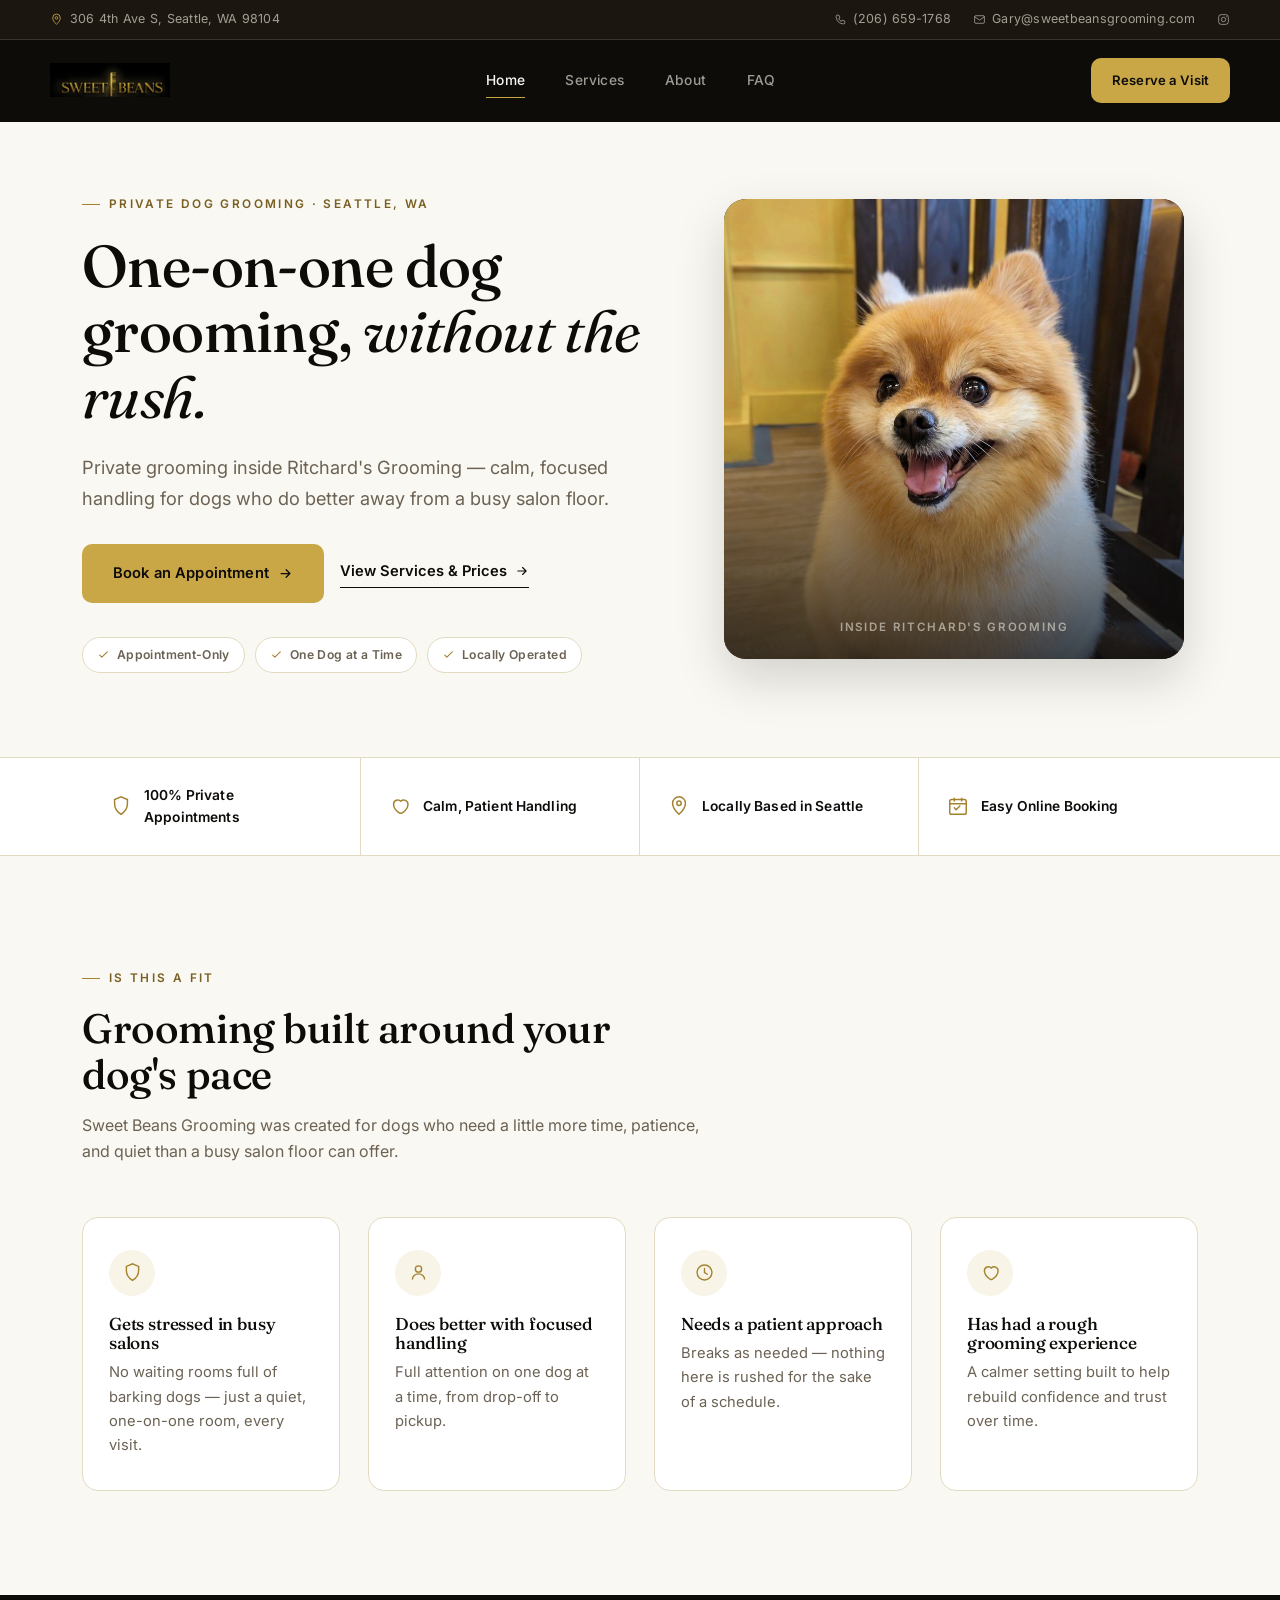
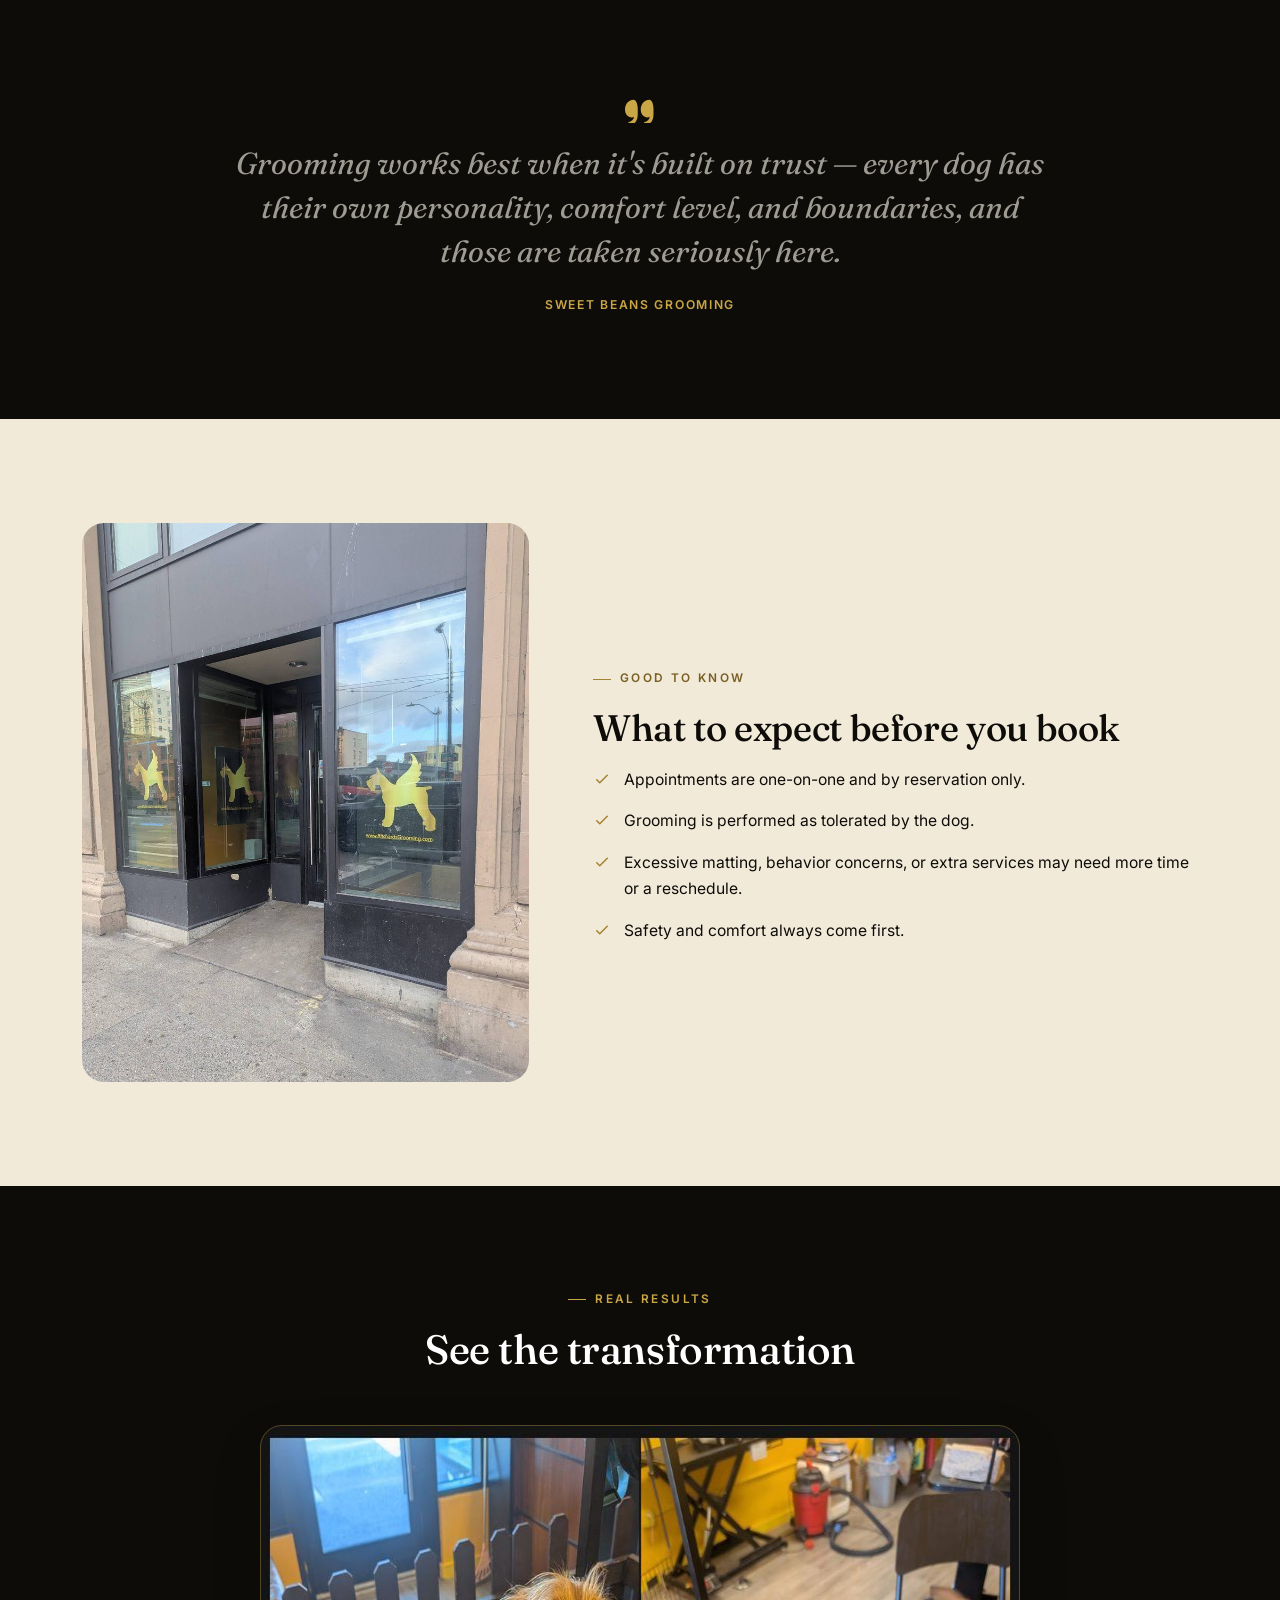
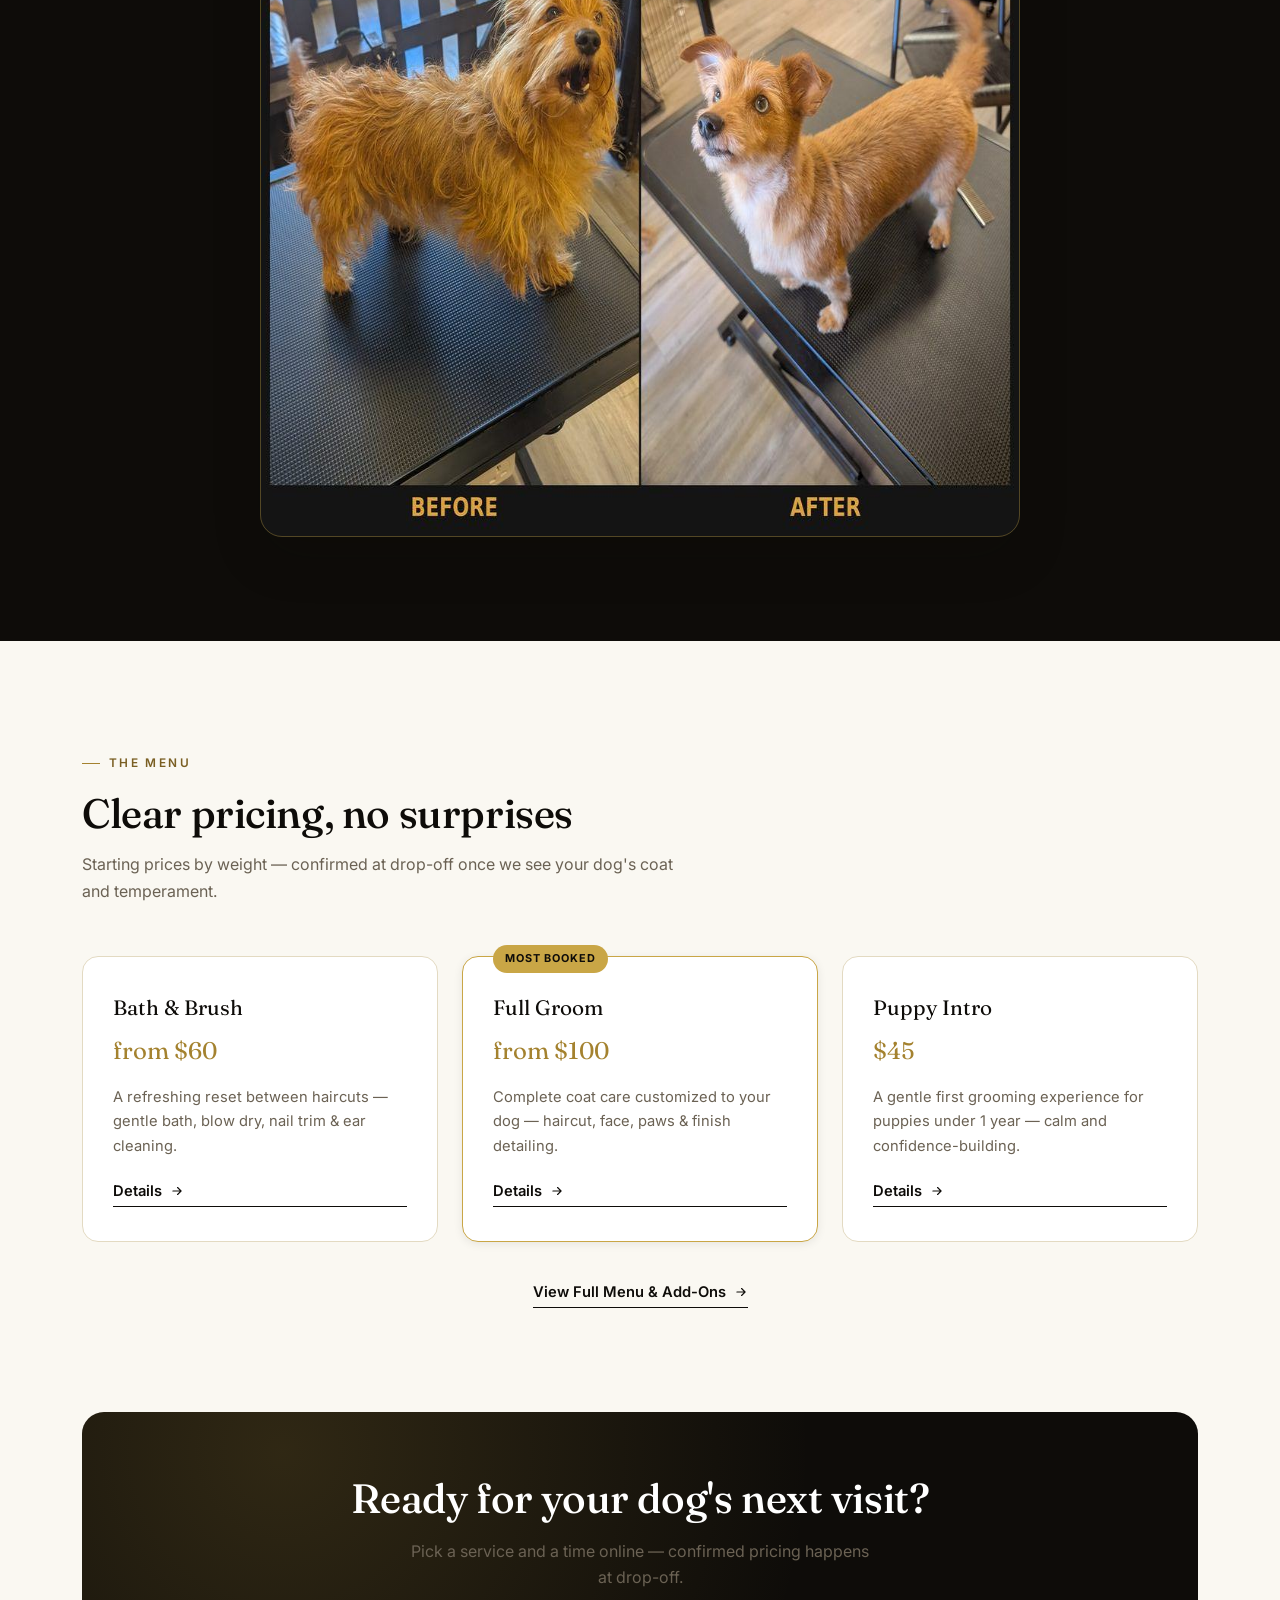
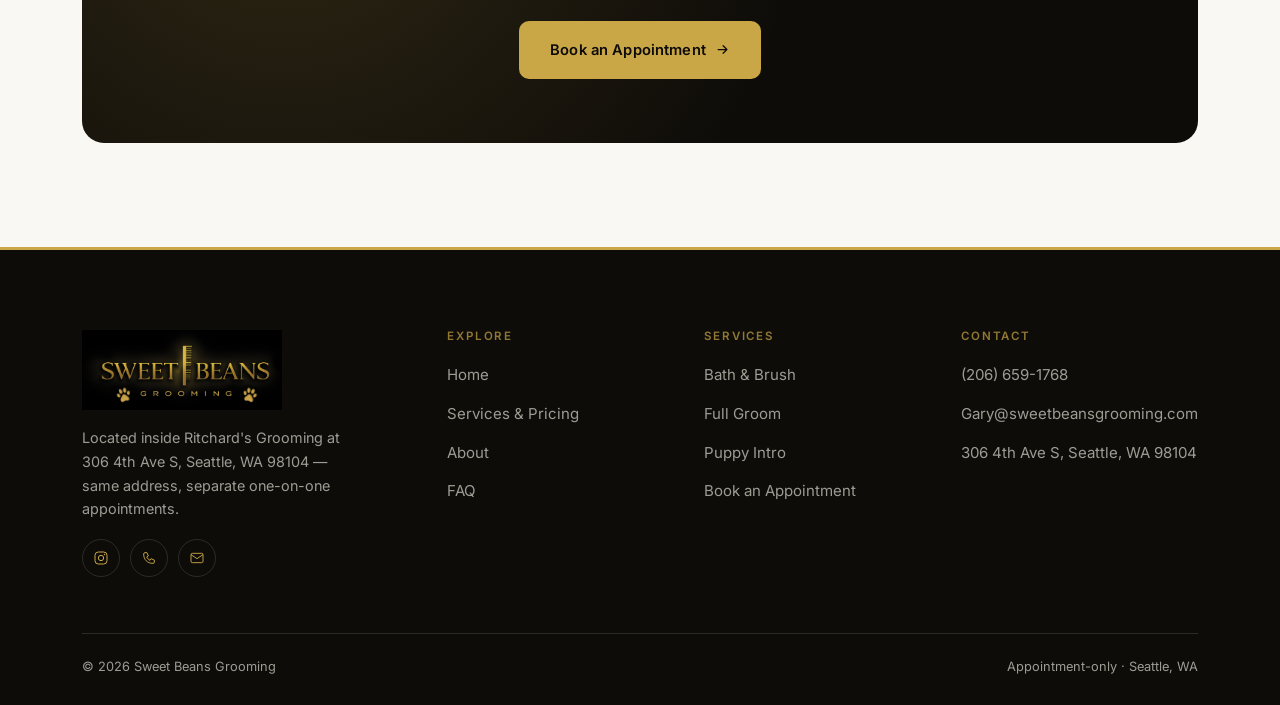
==== index.html @ 1244c5e9 "Publish static Sweet Beans website" ====
<!DOCTYPE html>
<html lang="en">
<head>
<meta charset="UTF-8">
<meta name="viewport" content="width=device-width, initial-scale=1">
<title>Sweet Beans Grooming | Private Dog Grooming in Seattle</title>
<meta name="description" content="One-on-one, appointment-only dog grooming in Seattle. Calm, unrushed care for dogs who do better outside a busy salon. Book online.">
<meta name="theme-color" content="#0E0C09">
<meta property="og:type" content="website">
<meta property="og:title" content="Sweet Beans Grooming | Private Dog Grooming in Seattle">
<meta property="og:description" content="One-on-one, appointment-only dog grooming in Seattle. Calm, unrushed care for dogs who do better outside a busy salon.">
<meta property="og:image" content="logo_full_black.jpg">
<meta property="og:url" content="https://www.sweetbeansgrooming.com">
<meta name="twitter:card" content="summary_large_image">
<link rel="icon" href="data:image/svg+xml,<svg xmlns=%22http://www.w3.org/2000/svg%22 viewBox=%220 0 24 24%22><rect width=%2224%22 height=%2224%22 rx=%226%22 fill=%22%230E0C09%22/><circle cx=%2212%22 cy=%2212%22 r=%227%22 fill=%22%23C9A646%22/></svg>">
<link rel="preconnect" href="https://fonts.googleapis.com">
<link rel="preconnect" href="https://fonts.gstatic.com" crossorigin>
<link href="https://fonts.googleapis.com/css2?family=Fraunces:ital,opsz,wght@0,9..144,400..600;1,9..144,400..600&family=Inter:wght@400;500;600;700&display=swap" rel="stylesheet">
<link rel="stylesheet" href="styles.css">
<script type="application/ld+json">
{
  "@context": "https://schema.org",
  "@type": "PetGroomer",
  "name": "Sweet Beans Grooming",
  "telephone": "+1-206-659-1768",
  "email": "Gary@sweetbeansgrooming.com",
  "url": "https://www.sweetbeansgrooming.com",
  "address": { "@type": "PostalAddress", "streetAddress": "306 4th Ave S", "addressLocality": "Seattle", "addressRegion": "WA", "postalCode": "98104", "addressCountry": "US" },
  "areaServed": { "@type": "City", "name": "Seattle" },
  "sameAs": ["https://www.instagram.com/sweetbeansgrooming/"],
  "priceRange": "$20-$140"
}
</script>
</head>
<body>

<a href="#main" class="skip-link">Skip to content</a>

<div class="topbar">
  <div class="container topbar-inner">
    <a href="https://maps.app.goo.gl/dLad91N9a52otWgG6" class="topbar-loc" aria-label="306 4th Ave S, Seattle, WA 98104">
      <svg width="13" height="13" viewBox="0 0 24 24" fill="none"><path d="M12 21s7-6.2 7-12a7 7 0 10-14 0c0 5.8 7 12 7 12z" stroke="currentColor" stroke-width="1.6"/><circle cx="12" cy="9" r="2.4" stroke="currentColor" stroke-width="1.6"/></svg>
      <span class="full">306 4th Ave S, Seattle, WA 98104</span>
    </a>
    <div class="topbar-contact">
      <a href="tel:+12066591768"><svg width="13" height="13" viewBox="0 0 24 24" fill="none"><path d="M6 4h3l2 5-2.5 1.5a11 11 0 005 5L15 13l5 2v3a2 2 0 01-2 2C9.5 20 4 14.5 4 6a2 2 0 012-2z" stroke="currentColor" stroke-width="1.5"/></svg>(206) 659-1768</a>
      <a href="mailto:Gary@sweetbeansgrooming.com" class="topbar-mail"><svg width="13" height="13" viewBox="0 0 24 24" fill="none"><rect x="3" y="5" width="18" height="14" rx="2" stroke="currentColor" stroke-width="1.5"/><path d="M3 7l9 6 9-6" stroke="currentColor" stroke-width="1.5"/></svg>Gary@sweetbeansgrooming.com</a>
      <a href="https://www.instagram.com/sweetbeansgrooming/" aria-label="Instagram"><svg width="13" height="13" viewBox="0 0 24 24" fill="none"><rect x="3" y="3" width="18" height="18" rx="5" stroke="currentColor" stroke-width="1.5"/><circle cx="12" cy="12" r="4" stroke="currentColor" stroke-width="1.5"/><circle cx="17.2" cy="6.8" r="1" fill="currentColor"/></svg></a>
    </div>
  </div>
</div>

<div class="nav-wrap" id="navWrap">
  <div class="container nav">
    <a href="index.html" class="brand">
      <img src="logo_wordmark.png" alt="Sweet Beans Grooming" class="nav-logo" width="239" height="68">
    </a>
    <nav class="nav-links">
      <a href="index.html" class="active">Home</a>
      <a href="services.html">Services</a>
      <a href="about.html">About</a>
      <a href="faq.html">FAQ</a>
    </nav>
    <div class="nav-cta">
      <a href="https://cal.com/sweet-beans-booking/" class="btn btn-primary btn-sm">Reserve a Visit</a>
      <button class="nav-toggle" aria-label="Open menu" onclick="document.getElementById('mobilePanel').classList.add('open')">
        <svg width="24" height="24" viewBox="0 0 24 24" fill="none"><path d="M3 6h18M3 12h18M3 18h18" stroke="#F7F3E9" stroke-width="1.6" stroke-linecap="round"/></svg>
      </button>
    </div>
  </div>
</div>

<div class="mobile-panel" id="mobilePanel">
  <div class="mobile-panel-head">
    <img src="logo_wordmark.png" alt="Sweet Beans Grooming" class="nav-logo" width="239" height="68">
    <button class="nav-toggle" style="display:block" aria-label="Close menu" onclick="document.getElementById('mobilePanel').classList.remove('open')">
      <svg width="24" height="24" viewBox="0 0 24 24" fill="none"><path d="M5 5l14 14M19 5L5 19" stroke="#F7F3E9" stroke-width="1.6" stroke-linecap="round"/></svg>
    </button>
  </div>
  <nav class="mobile-links">
    <a href="index.html">Home</a>
    <a href="services.html">Services</a>
    <a href="about.html">About</a>
    <a href="faq.html">FAQ</a>
  </nav>
  <div class="mobile-divider"></div>
  <div class="mobile-contact">
    <a href="tel:+12066591768"><svg viewBox="0 0 24 24" fill="none"><path d="M6 4h3l2 5-2.5 1.5a11 11 0 005 5L15 13l5 2v3a2 2 0 01-2 2C9.5 20 4 14.5 4 6a2 2 0 012-2z" stroke="currentColor" stroke-width="1.5"/></svg>(206) 659-1768</a>
    <a href="mailto:Gary@sweetbeansgrooming.com"><svg viewBox="0 0 24 24" fill="none"><rect x="3" y="5" width="18" height="14" rx="2" stroke="currentColor" stroke-width="1.5"/><path d="M3 7l9 6 9-6" stroke="currentColor" stroke-width="1.5"/></svg>Gary@sweetbeansgrooming.com</a>
    <a href="https://maps.app.goo.gl/dLad91N9a52otWgG6"><svg viewBox="0 0 24 24" fill="none"><path d="M12 21s7-6.2 7-12a7 7 0 10-14 0c0 5.8 7 12 7 12z" stroke="currentColor" stroke-width="1.5"/><circle cx="12" cy="9" r="2.4" stroke="currentColor" stroke-width="1.5"/></svg>306 4th Ave S, Seattle, WA 98104</a>
  </div>
</div>

<main id="main">

<!-- HERO -->
<section class="hero">
  <div class="container hero-grid">
    <div class="hero-copy fade-up in">
      <div class="eyebrow">Private Dog Grooming &middot; Seattle, WA</div>
      <h1>One-on-one dog grooming, <em>without the rush.</em></h1>
      <p class="lede">Private grooming inside Ritchard's Grooming — calm, focused handling for dogs who do better away from a busy salon floor.</p>
      <div class="hero-actions">
        <a href="https://cal.com/sweet-beans-booking/" class="btn btn-primary">Book an Appointment <svg width="15" height="15" viewBox="0 0 24 24" fill="none"><path d="M5 12h14M13 6l6 6-6 6" stroke="currentColor" stroke-width="2" stroke-linecap="round" stroke-linejoin="round"/></svg></a>
        <a href="services.html" class="link-cta">View Services &amp; Prices <svg viewBox="0 0 24 24" fill="none"><path d="M5 12h14M13 6l6 6-6 6" stroke="currentColor" stroke-width="2" stroke-linecap="round" stroke-linejoin="round"/></svg></a>
      </div>
      <div class="hero-badges">
        <span class="hero-badge"><svg viewBox="0 0 24 24" fill="none"><path d="M5 13l4 4L19 7" stroke="currentColor" stroke-width="2" stroke-linecap="round" stroke-linejoin="round"/></svg>Appointment-Only</span>
        <span class="hero-badge"><svg viewBox="0 0 24 24" fill="none"><path d="M5 13l4 4L19 7" stroke="currentColor" stroke-width="2" stroke-linecap="round" stroke-linejoin="round"/></svg>One Dog at a Time</span>
        <span class="hero-badge"><svg viewBox="0 0 24 24" fill="none"><path d="M5 13l4 4L19 7" stroke="currentColor" stroke-width="2" stroke-linecap="round" stroke-linejoin="round"/></svg>Locally Operated</span>
      </div>
    </div>
    <div class="hero-visual fade-up in">
      <div class="hero-panel photo-fill">
        <img src="images/hero-pomeranian.jpg" alt="A happy, freshly-groomed Pomeranian at Sweet Beans Grooming" class="hero-photo" style="object-position: 50% 20%;" width="900" height="1195">
        <span class="panel-caption">Inside Ritchard's Grooming</span>
      </div>
    </div>
  </div>
</section>

<!-- TRUST STRIP -->
<section class="trust-strip">
  <div class="container">
    <div class="trust-strip-inner">
      <div class="trust-item">
        <svg viewBox="0 0 24 24" fill="none"><path d="M12 21c-4-2.4-7-6.6-7-11.4V5l7-3 7 3v4.6C19 14.4 16 18.6 12 21z" stroke="currentColor" stroke-width="1.6"/></svg>
        <span>100% Private Appointments</span>
      </div>
      <div class="trust-item">
        <svg viewBox="0 0 24 24" fill="none"><path d="M12 20s-7-4.4-7-10a4.6 4.6 0 017.9-3.2A4.6 4.6 0 0120.7 10c0 5.6-7 10-7 10z" stroke="currentColor" stroke-width="1.6"/></svg>
        <span>Calm, Patient Handling</span>
      </div>
      <div class="trust-item">
        <svg viewBox="0 0 24 24" fill="none"><path d="M12 21s7-6.2 7-12a7 7 0 10-14 0c0 5.8 7 12 7 12z" stroke="currentColor" stroke-width="1.6"/><circle cx="12" cy="9" r="2.4" stroke="currentColor" stroke-width="1.6"/></svg>
        <span>Locally Based in Seattle</span>
      </div>
      <div class="trust-item">
        <svg viewBox="0 0 24 24" fill="none"><rect x="3" y="5" width="18" height="16" rx="2" stroke="currentColor" stroke-width="1.6"/><path d="M3 9.5h18M8 3v4M16 3v4" stroke="currentColor" stroke-width="1.6"/><path d="M8 14l2 2 4-4" stroke="currentColor" stroke-width="1.6" stroke-linecap="round" stroke-linejoin="round"/></svg>
        <span>Easy Online Booking</span>
      </div>
    </div>
  </div>
</section>

<!-- IS THIS A FIT -->
<section class="section section-light">
  <div class="container">
    <div class="section-head">
      <div class="eyebrow">Is This a Fit</div>
      <h2>Grooming built around your dog's pace</h2>
      <p>Sweet Beans Grooming was created for dogs who need a little more time, patience, and quiet than a busy salon floor can offer.</p>
    </div>
    <div class="feature-grid">
      <div class="feature-card">
        <div class="icon"><svg viewBox="0 0 24 24" fill="none"><path d="M12 21c-4-2.4-7-6.6-7-11.4V5l7-3 7 3v4.6C19 14.4 16 18.6 12 21z" stroke="currentColor" stroke-width="1.6"/></svg></div>
        <h3>Gets stressed in busy salons</h3>
        <p>No waiting rooms full of barking dogs — just a quiet, one-on-one room, every visit.</p>
      </div>
      <div class="feature-card">
        <div class="icon"><svg viewBox="0 0 24 24" fill="none"><circle cx="12" cy="8" r="3.6" stroke="currentColor" stroke-width="1.6"/><path d="M5 20c0-3.6 3.1-6.4 7-6.4s7 2.8 7 6.4" stroke="currentColor" stroke-width="1.6"/></svg></div>
        <h3>Does better with focused handling</h3>
        <p>Full attention on one dog at a time, from drop-off to pickup.</p>
      </div>
      <div class="feature-card">
        <div class="icon"><svg viewBox="0 0 24 24" fill="none"><circle cx="12" cy="12" r="8.5" stroke="currentColor" stroke-width="1.6"/><path d="M12 7.5V12l3.2 2" stroke="currentColor" stroke-width="1.6" stroke-linecap="round"/></svg></div>
        <h3>Needs a patient approach</h3>
        <p>Breaks as needed — nothing here is rushed for the sake of a schedule.</p>
      </div>
      <div class="feature-card">
        <div class="icon"><svg viewBox="0 0 24 24" fill="none"><path d="M12 20s-7-4.4-7-10a4.6 4.6 0 017.9-3.2A4.6 4.6 0 0120.7 10c0 5.6-7 10-7 10z" stroke="currentColor" stroke-width="1.6"/></svg></div>
        <h3>Has had a rough grooming experience</h3>
        <p>A calmer setting built to help rebuild confidence and trust over time.</p>
      </div>
    </div>
  </div>
</section>

<!-- PULL QUOTE -->
<section class="section section-dark">
  <div class="container">
    <div class="quote fade-up in">
      <svg class="quote-mark" viewBox="0 0 32 24" fill="currentColor" xmlns="http://www.w3.org/2000/svg"><path d="M9.2 0C4 0 0 4.6 0 10.4c0 4.8 3 8.4 7.2 8.4 1 0 1.8-.2 2.4-.6-.4 3-2.6 5-6 5.8v4c6-1 10-5.2 10-12v-6C13.6 4 11.6 0 9.2 0zM26 0c-5.2 0-9.2 4.6-9.2 10.4 0 4.8 3 8.4 7.2 8.4 1 0 1.8-.2 2.4-.6-.4 3-2.6 5-6 5.8v4c6-1 10-5.2 10-12v-6C30.4 4 28.4 0 26 0z"/></svg>
      <p class="quote-text">Grooming works best when it's built on trust — every dog has their own personality, comfort level, and boundaries, and those are taken seriously here.</p>
      <div class="quote-attrib">Sweet Beans Grooming</div>
    </div>
  </div>
</section>

<!-- WHAT TO EXPECT -->
<section class="section section-alt">
  <div class="container">
    <div class="split">
      <div class="split-art">
        <img src="images/storefront.jpg" alt="Sweet Beans Grooming storefront, inside Ritchard's Grooming, Seattle" width="900" height="1049">
      </div>
      <div class="split-copy">
        <div class="eyebrow">Good to Know</div>
        <h2>What to expect before you book</h2>
        <ul class="checklist">
          <li><svg viewBox="0 0 24 24" fill="none"><path d="M5 13l4 4L19 7" stroke="currentColor" stroke-width="2" stroke-linecap="round" stroke-linejoin="round"/></svg> Appointments are one-on-one and by reservation only.</li>
          <li><svg viewBox="0 0 24 24" fill="none"><path d="M5 13l4 4L19 7" stroke="currentColor" stroke-width="2" stroke-linecap="round" stroke-linejoin="round"/></svg> Grooming is performed as tolerated by the dog.</li>
          <li><svg viewBox="0 0 24 24" fill="none"><path d="M5 13l4 4L19 7" stroke="currentColor" stroke-width="2" stroke-linecap="round" stroke-linejoin="round"/></svg> Excessive matting, behavior concerns, or extra services may need more time or a reschedule.</li>
          <li><svg viewBox="0 0 24 24" fill="none"><path d="M5 13l4 4L19 7" stroke="currentColor" stroke-width="2" stroke-linecap="round" stroke-linejoin="round"/></svg> Safety and comfort always come first.</li>
        </ul>
      </div>
    </div>
  </div>
</section>

<!-- REAL RESULTS -->
<section class="section section-dark">
  <div class="container">
    <div class="section-head center">
      <div class="eyebrow" style="justify-content:center; display:flex;">Real Results</div>
      <h2>See the transformation</h2>
    </div>
    <div class="results-frame">
      <img src="images/real-results.jpg" alt="A scruffy, matted terrier before grooming next to the same dog neatly trimmed after a full groom at Sweet Beans Grooming" width="1000" height="712">
    </div>
  </div>
</section>

<!-- PRICING PREVIEW -->
<section class="section section-light">
  <div class="container">
    <div class="section-head">
      <div class="eyebrow">The Menu</div>
      <h2>Clear pricing, no surprises</h2>
      <p>Starting prices by weight — confirmed at drop-off once we see your dog's coat and temperament.</p>
    </div>
    <div class="price-grid">
      <div class="price-card">
        <div class="name">Bath &amp; Brush</div>
        <div class="price">from $60</div>
        <p>A refreshing reset between haircuts — gentle bath, blow dry, nail trim &amp; ear cleaning.</p>
        <a href="services.html" class="link-cta">Details <svg viewBox="0 0 24 24" fill="none"><path d="M5 12h14M13 6l6 6-6 6" stroke="currentColor" stroke-width="2" stroke-linecap="round" stroke-linejoin="round"/></svg></a>
      </div>
      <div class="price-card featured">
        <span class="badge">Most Booked</span>
        <div class="name">Full Groom</div>
        <div class="price">from $100</div>
        <p>Complete coat care customized to your dog — haircut, face, paws &amp; finish detailing.</p>
        <a href="services.html" class="link-cta">Details <svg viewBox="0 0 24 24" fill="none"><path d="M5 12h14M13 6l6 6-6 6" stroke="currentColor" stroke-width="2" stroke-linecap="round" stroke-linejoin="round"/></svg></a>
      </div>
      <div class="price-card">
        <div class="name">Puppy Intro</div>
        <div class="price">$45</div>
        <p>A gentle first grooming experience for puppies under 1 year — calm and confidence-building.</p>
        <a href="services.html" class="link-cta">Details <svg viewBox="0 0 24 24" fill="none"><path d="M5 12h14M13 6l6 6-6 6" stroke="currentColor" stroke-width="2" stroke-linecap="round" stroke-linejoin="round"/></svg></a>
      </div>
    </div>
    <div style="margin-top:36px; text-align:center;">
      <a href="services.html" class="link-cta">View Full Menu &amp; Add-Ons <svg viewBox="0 0 24 24" fill="none"><path d="M5 12h14M13 6l6 6-6 6" stroke="currentColor" stroke-width="2" stroke-linecap="round" stroke-linejoin="round"/></svg></a>
    </div>
  </div>
</section>

<!-- CLOSING CTA -->
<section class="section section-light section-tight">
  <div class="container">
    <div class="cta-band">
      <h2>Ready for your dog's next visit?</h2>
      <p>Pick a service and a time online — confirmed pricing happens at drop-off.</p>
      <a href="https://cal.com/sweet-beans-booking/" class="btn btn-primary">Book an Appointment <svg width="15" height="15" viewBox="0 0 24 24" fill="none"><path d="M5 12h14M13 6l6 6-6 6" stroke="currentColor" stroke-width="2" stroke-linecap="round" stroke-linejoin="round"/></svg></a>
    </div>
  </div>
</section>

</main>

<footer class="site-footer" id="contact">
  <div class="container">
    <div class="footer-grid">
      <div class="footer-about">
        <a href="index.html" aria-label="Sweet Beans Grooming — Home" class="footer-brand">
          <img src="logo_full_black.jpg" alt="Sweet Beans Grooming" class="footer-logo" width="400" height="160">
        </a>
        <p>Located inside Ritchard's Grooming at 306 4th Ave S, Seattle, WA 98104 &mdash; same address, separate one-on-one appointments.</p>
        <div class="footer-social">
          <a href="https://www.instagram.com/sweetbeansgrooming/" aria-label="Instagram"><svg viewBox="0 0 24 24" fill="none"><rect x="3" y="3" width="18" height="18" rx="5" stroke="currentColor" stroke-width="1.5"/><circle cx="12" cy="12" r="4" stroke="currentColor" stroke-width="1.5"/><circle cx="17.2" cy="6.8" r="1" fill="currentColor"/></svg></a>
          <a href="tel:+12066591768" aria-label="Phone"><svg viewBox="0 0 24 24" fill="none"><path d="M6 4h3l2 5-2.5 1.5a11 11 0 005 5L15 13l5 2v3a2 2 0 01-2 2C9.5 20 4 14.5 4 6a2 2 0 012-2z" stroke="currentColor" stroke-width="1.4"/></svg></a>
          <a href="mailto:Gary@sweetbeansgrooming.com" aria-label="Email"><svg viewBox="0 0 24 24" fill="none"><rect x="3" y="5" width="18" height="14" rx="2" stroke="currentColor" stroke-width="1.4"/><path d="M3 7l9 6 9-6" stroke="currentColor" stroke-width="1.4"/></svg></a>
        </div>
      </div>
      <div>
        <h3>Explore</h3>
        <ul class="footer-links">
          <li><a href="index.html">Home</a></li>
          <li><a href="services.html">Services &amp; Pricing</a></li>
          <li><a href="about.html">About</a></li>
          <li><a href="faq.html">FAQ</a></li>
        </ul>
      </div>
      <div>
        <h3>Services</h3>
        <ul class="footer-links">
          <li><a href="services.html">Bath &amp; Brush</a></li>
          <li><a href="services.html">Full Groom</a></li>
          <li><a href="services.html">Puppy Intro</a></li>
          <li><a href="https://cal.com/sweet-beans-booking/">Book an Appointment</a></li>
        </ul>
      </div>
      <div>
        <h3>Contact</h3>
        <ul class="footer-links">
          <li><a href="tel:+12066591768">(206) 659-1768</a></li>
          <li><a href="mailto:Gary@sweetbeansgrooming.com">Gary@sweetbeansgrooming.com</a></li>
          <li><a href="https://maps.app.goo.gl/dLad91N9a52otWgG6">306 4th Ave S, Seattle, WA 98104</a></li>
        </ul>
      </div>
    </div>
    <div class="footer-bottom">
      <span>&copy; 2026 Sweet Beans Grooming</span>
      <span>Appointment-only &middot; Seattle, WA</span>
    </div>
  </div>
</footer>

<script src="script.js"></script>
</body>
</html>
---- styles.css ----
/* ==========================================================================
   Sweet Beans Grooming — Design System v3
   "Refined Professional" — black & gold boutique identity, restructured
   around clear trust signals, scannable structure, and measured typography
   for a polished local-service business presence in Seattle.
   ========================================================================== */

:root {
  --ink:          #0E0C09;
  --ink-2:        #1B160F;
  --cream:        #FAF8F2;
  --cream-2:      #F1EAD9;
  --line:         #E3DAC2;
  --line-dark:    rgba(247,243,233,0.13);
  --muted:        #6B6254;
  --muted-dark:   rgba(247,243,233,0.62);
  --gold:         #C9A646;
  --gold-dark:    #A4822F;
  --gold-deep:    #7A5F23;
  --gold-tint:    rgba(201,166,70,0.12);
  --white:        #FFFFFF;

  --font-display: "Fraunces", Georgia, serif;
  --font-body: "Inter", -apple-system, BlinkMacSystemFont, "Segoe UI", sans-serif;

  --radius-sm: 8px;
  --radius: 16px;
  --radius-lg: 22px;
  --shadow-sm: 0 2px 10px rgba(14,12,9,.08);
  --shadow: 0 20px 50px rgba(14,12,9,.16);
  --container: 1180px;
}

* { box-sizing: border-box; }
html { scroll-behavior: smooth; }

body {
  margin: 0;
  font-family: var(--font-body);
  color: var(--ink);
  background: var(--cream);
  -webkit-font-smoothing: antialiased;
  line-height: 1.65;
}

::selection { background: var(--gold); color: var(--ink); }

img { max-width: 100%; display: block; }
a { color: inherit; text-decoration: none; }
button { font-family: inherit; }
svg { display: block; }

/* --- Accessibility: skip link --- */
.skip-link {
  position: absolute;
  left: -999px;
  top: 0;
  background: var(--gold);
  color: var(--ink);
  padding: 10px 18px;
  font-weight: 600;
  font-size: 0.85rem;
  z-index: 999;
}
.skip-link:focus { left: 12px; top: 12px; }

/* --- Typography --- */
h1, h2, h3, h4 {
  font-family: var(--font-display);
  font-weight: 500;
  line-height: 1.12;
  margin: 0 0 0.5em;
  letter-spacing: -0.01em;
  color: var(--ink);
}
em, .ital { font-style: italic; font-weight: 400; }

h1 { font-size: clamp(2.5rem, 4.6vw, 4.2rem); }
h2 { font-size: clamp(1.9rem, 3.2vw, 2.7rem); }
h3 { font-size: 1.28rem; }

p { margin: 0 0 1em; color: var(--muted); }
.lede { font-size: 1.14rem; line-height: 1.7; max-width: 540px; }

.eyebrow {
  display: inline-flex;
  align-items: center;
  gap: 9px;
  font-family: var(--font-body);
  font-size: 0.74rem;
  font-weight: 600;
  letter-spacing: 0.2em;
  text-transform: uppercase;
  color: var(--gold-deep);
  margin-bottom: 18px;
}
.eyebrow::before {
  content: "";
  width: 18px; height: 1px;
  background: var(--gold-dark);
  display: inline-block;
}
.section-dark .eyebrow, .on-dark .eyebrow { color: var(--gold); }
.section-dark .eyebrow::before, .on-dark .eyebrow::before { background: var(--gold); }

/* --- Layout --- */
.container {
  width: 100%;
  max-width: var(--container);
  margin: 0 auto;
  padding: 0 32px;
}
@media (max-width: 600px) { .container { padding: 0 22px; } }

.section { padding: 104px 0; }
@media (max-width: 900px) { .section { padding: 76px 0; } }
@media (max-width: 600px) { .section { padding: 60px 0; } }
.section-tight { padding-top: 0; }

.section-light  { background: var(--cream); }
.section-alt    { background: var(--cream-2); }
.section-dark {
  background: var(--ink);
  color: var(--cream);
}
.section-dark p { color: var(--muted-dark); }
.section-dark h1, .section-dark h2, .section-dark h3 { color: var(--white); }

.section-head { max-width: 620px; margin: 0 0 52px; }
.section-head.center { margin-left: auto; margin-right: auto; text-align: center; }
.section-head h2 { margin-bottom: 14px; }
.section-head p { margin: 0; }

/* --- Buttons & links --- */
.btn {
  display: inline-flex;
  align-items: center;
  justify-content: center;
  gap: 9px;
  padding: 16px 30px;
  border-radius: 10px;
  font-family: var(--font-body);
  font-weight: 600;
  font-size: 0.92rem;
  letter-spacing: 0.01em;
  border: 1px solid transparent;
  cursor: pointer;
  transition: transform .22s cubic-bezier(.2,.8,.2,1), box-shadow .22s ease, background .2s ease, color .2s ease, border-color .2s ease;
  white-space: nowrap;
}
.btn svg { transition: transform .22s ease; flex-shrink: 0; }
.btn-primary { background: var(--gold); color: var(--ink); }
.btn-primary:hover { background: var(--gold-dark); transform: translateY(-2px); box-shadow: var(--shadow); }
.btn-primary:hover svg { transform: translateX(3px); }
.btn-outline { background: transparent; color: var(--ink); border-color: var(--ink); }
.btn-outline:hover { background: var(--ink); color: var(--cream); }
.on-dark .btn-outline, .section-dark .btn-outline { color: var(--cream); border-color: rgba(247,243,233,0.4); }
.on-dark .btn-outline:hover, .section-dark .btn-outline:hover { background: var(--cream); color: var(--ink); border-color: var(--cream); }
.btn-sm { padding: 11px 20px; font-size: 0.82rem; }

.link-cta {
  display: inline-flex;
  align-items: center;
  gap: 8px;
  font-weight: 600;
  font-size: 0.92rem;
  color: var(--ink);
  border-bottom: 1px solid var(--ink);
  padding-bottom: 3px;
  transition: gap .2s ease, color .2s ease, border-color .2s ease;
}
.link-cta svg { width: 14px; height: 14px; transition: transform .25s ease; }
.link-cta:hover { gap: 13px; color: var(--gold-dark); border-color: var(--gold-dark); }
.link-cta:hover svg { transform: translateX(2px); }
.section-dark .link-cta { color: var(--cream); border-color: rgba(247,243,233,0.45); }
.section-dark .link-cta:hover { color: var(--gold); border-color: var(--gold); }

/* --- Utility bar --- */
.topbar {
  background: var(--ink-2);
  border-bottom: 1px solid var(--line-dark);
}
.topbar-inner {
  display: flex;
  align-items: center;
  justify-content: space-between;
  padding: 9px 0;
  font-size: 0.78rem;
  letter-spacing: 0.02em;
  color: var(--muted-dark);
  gap: 16px;
}
.topbar-loc { display: flex; align-items: center; gap: 7px; }
.topbar-loc svg { width: 13px; height: 13px; color: var(--gold); flex-shrink: 0; }
.topbar-loc a:hover { color: var(--cream); }
.topbar-contact { display: flex; align-items: center; gap: 22px; }
.topbar-contact a { display: inline-flex; align-items: center; gap: 6px; transition: color .15s ease; }
.topbar-contact a:hover { color: var(--gold); }
.topbar-contact svg { width: 13px; height: 13px; flex-shrink: 0; }
@media (max-width: 700px) { .topbar-loc span.full { display: none; } }
@media (max-width: 560px) { .topbar-contact .topbar-mail { display: none; } }

/* --- Nav --- */
.nav-wrap {
  position: sticky;
  top: 0;
  z-index: 50;
  background: var(--ink);
  border-bottom: 1px solid transparent;
  transition: border-color .3s ease, box-shadow .3s ease;
}
.nav-wrap.scrolled { border-color: var(--line-dark); box-shadow: 0 8px 24px rgba(0,0,0,0.18); }
.nav {
  display: flex;
  align-items: center;
  justify-content: space-between;
  padding: 18px 0;
}
.brand { display: flex; align-items: center; gap: 11px; }
.nav-logo { height: 34px; width: auto; display: block; }
.nav-links {
  display: flex;
  align-items: center;
  gap: 40px;
  font-size: 0.86rem;
  font-weight: 500;
  letter-spacing: 0.03em;
}
.nav-links a {
  color: var(--muted-dark);
  position: relative;
  padding: 4px 0;
  transition: color 0.15s ease;
}
.nav-links a::after {
  content: "";
  position: absolute;
  left: 0; right: 100%; bottom: -2px;
  height: 1px;
  background: var(--gold);
  transition: right .25s ease;
}
.nav-links a:hover, .nav-links a.active { color: var(--cream); }
.nav-links a:hover::after, .nav-links a.active::after { right: 0; }
.nav-cta { display: flex; align-items: center; gap: 20px; }
.nav-toggle { display: none; background: none; border: none; cursor: pointer; padding: 0; }
@media (max-width: 859px) { .nav-links { display: none; } .nav-toggle { display: block; } }

/* --- Mobile nav panel --- */
.mobile-panel { display: none; position: fixed; inset: 0; background: var(--ink); z-index: 60; padding: 20px 24px; overflow-y: auto; }
.mobile-panel.open { display: block; }
.mobile-panel-head { display: flex; align-items: center; justify-content: space-between; padding: 10px 0 32px; }
.mobile-links { display: flex; flex-direction: column; gap: 26px; font-size: 1.5rem; font-family: var(--font-display); }
.mobile-links a { color: var(--cream); }
.mobile-links a:hover { color: var(--gold); }
.mobile-divider { height: 1px; background: var(--line-dark); margin: 28px 0; }
.mobile-contact { display: flex; flex-direction: column; gap: 14px; font-size: 0.95rem; color: var(--muted-dark); }
.mobile-contact a { display: flex; align-items: center; gap: 10px; }
.mobile-contact svg { width: 16px; height: 16px; color: var(--gold); }

/* --- Hero --- */
.hero { padding: 64px 0 0; overflow: hidden; }
.hero-grid {
  display: grid;
  grid-template-columns: 1.08fr 0.92fr;
  gap: 56px;
  align-items: center;
  padding-bottom: 84px;
}
@media (max-width: 960px) { .hero-grid { grid-template-columns: 1fr; gap: 48px; } }
.hero-copy h1 { margin-bottom: 22px; }
.hero-copy .lede { margin-bottom: 30px; }
.hero-actions { display: flex; gap: 16px; flex-wrap: wrap; align-items: center; margin-bottom: 34px; }
.hero-badges { display: flex; flex-wrap: wrap; gap: 10px; }
.hero-badge {
  display: inline-flex; align-items: center; gap: 7px;
  font-size: 0.76rem; font-weight: 600; letter-spacing: 0.03em;
  color: var(--muted);
  background: var(--white);
  border: 1px solid var(--line);
  border-radius: 999px;
  padding: 7px 14px;
}
.hero-badge svg { width: 13px; height: 13px; color: var(--gold-dark); }

.hero-visual { position: relative; }
.hero-panel {
  position: relative;
  aspect-ratio: 1/1;
  max-width: 460px;
  margin: 0 auto;
  border-radius: var(--radius-lg);
  background: radial-gradient(circle at 72% 18%, rgba(201,166,70,0.30), transparent 56%), linear-gradient(165deg, #1A150E 0%, var(--ink) 70%);
  overflow: hidden;
  box-shadow: var(--shadow);
}
.hero-panel.photo-fill::before {
  content: "";
  position: absolute;
  inset: 0;
  z-index: 1;
  background: linear-gradient(to top, rgba(14,12,9,0.74), transparent 50%);
  pointer-events: none;
}
.hero-photo {
  position: absolute;
  inset: 0;
  width: 100%;
  height: 100%;
  object-fit: cover;
}
.panel-caption {
  position: absolute;
  left: 0; right: 0; bottom: 22px;
  z-index: 2;
  text-align: center;
  font-size: 0.72rem;
  font-weight: 600;
  letter-spacing: 0.16em;
  text-transform: uppercase;
  color: rgba(247,243,233,0.55);
}

/* --- Trust strip --- */
.trust-strip {
  border-top: 1px solid var(--line);
  border-bottom: 1px solid var(--line);
  background: var(--white);
}
.trust-strip-inner {
  display: grid;
  grid-template-columns: repeat(4, 1fr);
  gap: 0;
}
.trust-item {
  display: flex;
  align-items: center;
  gap: 12px;
  padding: 26px 28px;
  border-right: 1px solid var(--line);
}
.trust-item:last-child { border-right: none; }
.trust-item svg { width: 22px; height: 22px; color: var(--gold-dark); flex-shrink: 0; }
.trust-item span { font-size: 0.86rem; font-weight: 600; color: var(--ink); letter-spacing: 0.01em; }
@media (max-width: 860px) {
  .trust-strip-inner { grid-template-columns: repeat(2, 1fr); }
  .trust-item { border-right: none; border-bottom: 1px solid var(--line); padding: 22px; }
  .trust-item:nth-child(odd) { border-right: 1px solid var(--line); }
}
@media (max-width: 520px) {
  .trust-strip-inner { grid-template-columns: 1fr; }
  .trust-item:nth-child(odd) { border-right: none; }
}

/* --- Feature grid (replaces numbered index list) --- */
.feature-grid {
  display: grid;
  grid-template-columns: repeat(4, 1fr);
  gap: 28px;
}
@media (max-width: 960px) { .feature-grid { grid-template-columns: repeat(2, 1fr); } }
@media (max-width: 560px) { .feature-grid { grid-template-columns: 1fr; } }
.feature-card {
  background: var(--white);
  border: 1px solid var(--line);
  border-radius: var(--radius);
  padding: 32px 26px;
  transition: border-color .2s ease, transform .2s ease, box-shadow .2s ease;
}
.feature-card:hover { border-color: var(--gold); transform: translateY(-3px); box-shadow: var(--shadow-sm); }
.feature-card .icon {
  width: 46px; height: 46px;
  border-radius: 50%;
  background: var(--gold-tint);
  display: flex; align-items: center; justify-content: center;
  margin-bottom: 18px;
}
.feature-card .icon svg { width: 21px; height: 21px; color: var(--gold-dark); }
.feature-card h3 { font-size: 1.08rem; margin-bottom: 8px; }
.feature-card p { font-size: 0.92rem; margin: 0; }

/* --- Pull quote --- */
.quote { max-width: 820px; margin: 0 auto; text-align: center; }
.quote-mark { width: 30px; height: 24px; color: var(--gold); margin: 0 auto 18px; }
.quote-text {
  font-family: var(--font-display);
  font-style: italic;
  font-size: clamp(1.35rem, 2.5vw, 1.9rem);
  line-height: 1.45;
  color: var(--white);
  margin-bottom: 22px;
}
.section-light .quote-text, .section-alt .quote-text { color: var(--ink); }
.quote-attrib {
  font-family: var(--font-body);
  font-style: normal;
  font-size: 0.76rem;
  font-weight: 600;
  letter-spacing: 0.14em;
  text-transform: uppercase;
  color: var(--gold);
}
.section-light .quote-attrib, .section-alt .quote-attrib { color: var(--gold-dark); }

/* --- Real results (before/after photo) --- */
.results-frame {
  max-width: 760px;
  margin: 0 auto;
  border-radius: var(--radius-lg);
  overflow: hidden;
  outline: 1px solid rgba(201,166,70,0.35);
  outline-offset: -1px;
  box-shadow: var(--shadow);
}
.results-frame img {
  width: 100%;
  display: block;
}

/* --- Split (copy + visual) sections --- */
.split {
  display: grid;
  grid-template-columns: 0.85fr 1.15fr;
  gap: 64px;
  align-items: center;
}
.split.reverse { grid-template-columns: 1.15fr 0.85fr; }
.split.reverse .split-art { order: 2; }
@media (max-width: 880px) {
  .split, .split.reverse { grid-template-columns: 1fr; gap: 36px; }
  .split.reverse .split-art { order: 0; }
}
.split-art {
  position: relative;
  aspect-ratio: 4/5;
  border-radius: var(--radius-lg);
  overflow: hidden;
  background: var(--cream-2);
}
.split-art img {
  width: 100%;
  height: 100%;
  object-fit: cover;
  display: block;
}
.split-copy h2 { font-size: clamp(1.7rem, 3vw, 2.3rem); }

/* --- Gallery (matted photo frames) --- */
.gallery-grid {
  display: grid;
  grid-template-columns: repeat(2, 1fr);
  gap: 28px;
}
.gallery-frame {
  background: var(--white);
  border: 1px solid var(--line);
  border-radius: var(--radius-sm);
  padding: 14px;
  box-shadow: var(--shadow-sm);
}
.gallery-frame-photo {
  position: relative;
  aspect-ratio: 4/5;
  border-radius: 4px;
  overflow: hidden;
  outline: 1px solid rgba(201,166,70,0.4);
  outline-offset: -1px;
}
.gallery-frame-photo img {
  width: 100%;
  height: 100%;
  object-fit: cover;
  display: block;
}
.gallery-frame-wide { grid-column: 1 / -1; }
.gallery-frame-wide .gallery-frame-photo { aspect-ratio: 3/2; }
@media (max-width: 700px) {
  .gallery-grid { grid-template-columns: 1fr; max-width: 420px; margin: 0 auto; }
  .gallery-frame-wide { grid-column: auto; }
}

/* --- Checklist --- */
.checklist { list-style: none; margin: 0; padding: 0; display: grid; gap: 16px; }
.checklist li { display: flex; gap: 13px; align-items: flex-start; font-size: 0.98rem; color: var(--ink); }
.checklist svg { width: 18px; height: 18px; color: var(--gold-dark); flex-shrink: 0; margin-top: 3px; }

/* --- Pricing preview cards (home) --- */
.price-grid {
  display: grid;
  grid-template-columns: repeat(3, 1fr);
  gap: 24px;
}
@media (max-width: 860px) { .price-grid { grid-template-columns: 1fr; } }
.price-card {
  position: relative;
  background: var(--white);
  border: 1px solid var(--line);
  border-radius: var(--radius);
  padding: 34px 30px;
  display: flex;
  flex-direction: column;
}
.price-card.featured { border-color: var(--gold); box-shadow: var(--shadow-sm); }
.price-card .badge {
  position: absolute; top: -12px; left: 30px;
  background: var(--gold); color: var(--ink);
  font-size: 0.68rem; font-weight: 700; letter-spacing: 0.08em; text-transform: uppercase;
  padding: 5px 12px; border-radius: 999px;
}
.price-card .name { font-family: var(--font-display); font-size: 1.3rem; margin-bottom: 6px; }
.price-card .price { font-family: var(--font-display); font-size: 1.5rem; color: var(--gold-dark); margin-bottom: 14px; }
.price-card .price small { font-family: var(--font-body); font-size: 0.7rem; color: var(--muted); font-weight: 500; text-transform: uppercase; letter-spacing: 0.05em; }
.price-card p { font-size: 0.92rem; flex-grow: 1; }
.price-card .link-cta { margin-top: 6px; }

/* --- Full service cards (services page) --- */
.service-list { display: grid; gap: 22px; }
.service-card {
  background: var(--white);
  border: 1px solid var(--line);
  border-radius: var(--radius);
  padding: 38px;
}
@media (max-width: 600px) { .service-card { padding: 28px 22px; } }
.service-card-head {
  display: flex;
  align-items: baseline;
  justify-content: space-between;
  gap: 20px;
  flex-wrap: wrap;
  margin-bottom: 18px;
  padding-bottom: 18px;
  border-bottom: 1px solid var(--line);
}
.service-card-head .name { display: flex; align-items: center; gap: 12px; font-family: var(--font-display); font-size: 1.5rem; margin: 0; }
.service-card-head .badge {
  background: var(--gold-tint); color: var(--gold-dark);
  font-size: 0.66rem; font-weight: 700; letter-spacing: 0.08em; text-transform: uppercase;
  padding: 5px 11px; border-radius: 999px;
}
.service-card-head .price { font-family: var(--font-display); font-size: 1.5rem; color: var(--gold-dark); }
.service-card-body { display: grid; grid-template-columns: 1.2fr 1fr; gap: 30px; }
@media (max-width: 760px) { .service-card-body { grid-template-columns: 1fr; } }
.service-card-body p { font-size: 0.96rem; }
.service-time { font-size: 0.82rem; color: var(--muted); margin-top: 12px; display: flex; align-items: center; gap: 7px; }
.service-time svg { width: 14px; height: 14px; color: var(--gold-dark); }
.service-includes { list-style: none; padding: 0; margin: 0; display: grid; gap: 8px; font-size: 0.88rem; color: var(--muted); }
.service-includes li { display: flex; gap: 8px; }
.service-includes svg { width: 14px; height: 14px; color: var(--gold-dark); margin-top: 3px; flex-shrink: 0; }
.size-grid { display: flex; gap: 10px; flex-wrap: wrap; align-items: flex-start; margin-bottom: 14px; }
.size-chip {
  display: flex; flex-direction: column; gap: 2px;
  border: 1px solid var(--line);
  border-radius: var(--radius-sm);
  padding: 10px 16px;
  font-size: 0.84rem;
  transition: border-color .2s ease, background .2s ease;
}
.size-chip .l { color: var(--muted); }
.size-chip .p { color: var(--ink); font-weight: 700; font-family: var(--font-display); font-size: 1.05rem; }
.size-chip:hover { border-color: var(--gold); background: var(--cream-2); }

/* --- Add-ons --- */
.addon-card {
  background: var(--cream-2);
  border-radius: var(--radius);
  padding: 32px 36px;
}
.addon-row { display: flex; align-items: baseline; gap: 14px; padding: 14px 0; border-bottom: 1px solid var(--line); }
.addon-row:last-child { border-bottom: none; }
.addon-row .name { font-weight: 600; font-size: 1rem; }
.addon-row .leader { flex: 1; border-bottom: 1px dotted var(--muted); margin-bottom: 5px; opacity: .5; }
.addon-row .price { font-family: var(--font-display); color: var(--gold-dark); font-size: 1.05rem; }
.addon-row .price small { font-family: var(--font-body); font-size: 0.7rem; color: var(--muted); }

/* --- Process steps --- */
.process-grid {
  display: grid;
  grid-template-columns: repeat(4, 1fr);
  gap: 0;
  position: relative;
}
@media (max-width: 860px) { .process-grid { grid-template-columns: 1fr; gap: 30px; } }
.process-step { position: relative; padding-right: 24px; }
.process-step::after {
  content: "";
  position: absolute;
  top: 22px; right: -1px; width: 100%; height: 1px;
  background: var(--line-dark);
}
.process-step:last-child::after { display: none; }
@media (max-width: 860px) { .process-step::after { display: none; } }
.process-num {
  width: 44px; height: 44px;
  border-radius: 50%;
  border: 1px solid var(--gold);
  color: var(--gold);
  display: flex; align-items: center; justify-content: center;
  font-family: var(--font-display);
  font-size: 1rem;
  margin-bottom: 18px;
}
.process-step h3 { color: var(--white); font-size: 1.05rem; margin-bottom: 8px; }
.process-step p { font-size: 0.9rem; margin: 0; max-width: 240px; }

/* --- Policy cards --- */
.policy-grid {
  display: grid;
  grid-template-columns: repeat(2, 1fr);
  gap: 24px;
}
@media (max-width: 760px) { .policy-grid { grid-template-columns: 1fr; } }
.policy-card {
  background: var(--white);
  border: 1px solid var(--line);
  border-radius: var(--radius);
  padding: 34px;
}
.policy-card .tag {
  display: inline-block;
  font-size: 0.7rem; font-weight: 700; letter-spacing: 0.14em; text-transform: uppercase;
  color: var(--gold-dark);
  margin-bottom: 12px;
}
.policy-card h3 { margin-bottom: 12px; }
.policy-card p { margin: 0; font-size: 0.93rem; }

/* --- FAQ --- */
.faq-list { display: grid; gap: 14px; max-width: 760px; }
.faq-item {
  background: var(--white);
  border: 1px solid var(--line);
  border-radius: var(--radius);
  padding: 22px 26px;
}
.faq-item summary {
  display: flex;
  align-items: center;
  justify-content: space-between;
  gap: 16px;
  cursor: pointer;
  list-style: none;
  font-family: var(--font-display);
  font-size: 1.06rem;
  color: var(--ink);
}
.faq-item summary::-webkit-details-marker { display: none; }
.faq-icon {
  flex-shrink: 0;
  width: 26px; height: 26px;
  border-radius: 50%;
  border: 1px solid var(--line);
  display: flex; align-items: center; justify-content: center;
  transition: transform .25s ease, border-color .2s ease;
}
.faq-icon svg { width: 12px; height: 12px; color: var(--gold-dark); }
.faq-item[open] .faq-icon { transform: rotate(45deg); border-color: var(--gold); }
.faq-item p { margin: 16px 0 0; font-size: 0.94rem; }

/* --- Visit / map --- */
.visit-grid {
  display: grid;
  grid-template-columns: 0.85fr 1.15fr;
  gap: 48px;
  align-items: center;
}
@media (max-width: 880px) { .visit-grid { grid-template-columns: 1fr; gap: 30px; } }
.visit-address {
  font-style: normal;
  font-family: var(--font-display);
  font-size: 1.25rem;
  color: var(--ink);
  margin: 6px 0 26px;
  line-height: 1.5;
}
.visit-map {
  border-radius: var(--radius-lg);
  overflow: hidden;
  box-shadow: var(--shadow-sm);
  border: 1px solid var(--line);
}
.visit-map iframe { width: 100%; height: 320px; display: block; border: 0; }
.visit-map a { display: block; }
.visit-map svg { width: 100%; height: 320px; display: block; transition: opacity 0.2s ease; }
.visit-map a:hover svg { opacity: 0.92; }

/* --- CTA band --- */
.cta-band {
  text-align: center;
  background: var(--ink);
  border-radius: var(--radius-lg);
  padding: 64px 40px;
  position: relative;
  overflow: hidden;
}
.cta-band::before {
  content: "";
  position: absolute;
  inset: 0;
  background: radial-gradient(circle at 18% 12%, rgba(201,166,70,0.18), transparent 55%);
}
.cta-band h2 { color: var(--white); max-width: 620px; margin: 0 auto 16px; position: relative; }
.cta-band p { max-width: 460px; margin: 0 auto 30px; position: relative; }
.cta-band .btn { position: relative; }
.section-dark .cta-band { background: var(--ink-2); border: 1px solid var(--line-dark); }
@media (max-width: 600px) { .cta-band { padding: 48px 26px; } }

/* --- Footer --- */
.site-footer {
  background: var(--ink);
  color: var(--cream);
  padding: 80px 0 0;
  border-top: 3px solid var(--gold);
}
.footer-grid {
  display: grid;
  grid-template-columns: 1.5fr 1fr 1fr 1fr;
  gap: 40px;
  margin-bottom: 56px;
}
@media (max-width: 860px) { .footer-grid { grid-template-columns: 1fr 1fr; gap: 36px; } }
@media (max-width: 560px) { .footer-grid { grid-template-columns: 1fr; } }
.footer-brand { display: block; margin-bottom: 16px; }
.footer-logo { width: 200px; height: auto; display: block; }
.footer-about p { max-width: 270px; font-size: 0.9rem; color: var(--muted-dark); }
.footer-social { display: flex; gap: 10px; margin-top: 18px; }
.footer-social a {
  width: 38px; height: 38px; border-radius: 50%;
  border: 1px solid var(--line-dark);
  display: flex; align-items: center; justify-content: center;
  transition: background .15s ease, border-color .15s ease;
}
.footer-social a:hover { background: rgba(247,243,233,0.08); border-color: rgba(247,243,233,0.4); }
.footer-social svg { width: 16px; height: 16px; color: var(--gold); }
.site-footer h3 {
  font-family: var(--font-body);
  font-size: 0.72rem;
  letter-spacing: 0.16em;
  text-transform: uppercase;
  color: rgba(201,166,70,0.7);
  margin-bottom: 18px;
  font-weight: 600;
}
.footer-links { list-style: none; padding: 0; margin: 0; display: grid; gap: 12px; }
.footer-links a { color: var(--muted-dark); font-size: 0.94rem; transition: color .15s ease; }
.footer-links a:hover { color: var(--gold); }
.footer-bottom {
  border-top: 1px solid var(--line-dark);
  padding: 22px 0 28px;
  display: flex; justify-content: space-between; flex-wrap: wrap; gap: 12px;
  font-size: 0.8rem; color: var(--muted-dark);
}

/* --- Reveal animation --- */
.fade-up { opacity: 0; transform: translateY(22px); transition: opacity 0.6s cubic-bezier(.2,.7,.2,1), transform 0.6s cubic-bezier(.2,.7,.2,1); }
.fade-up.in { opacity: 1; transform: translateY(0); }
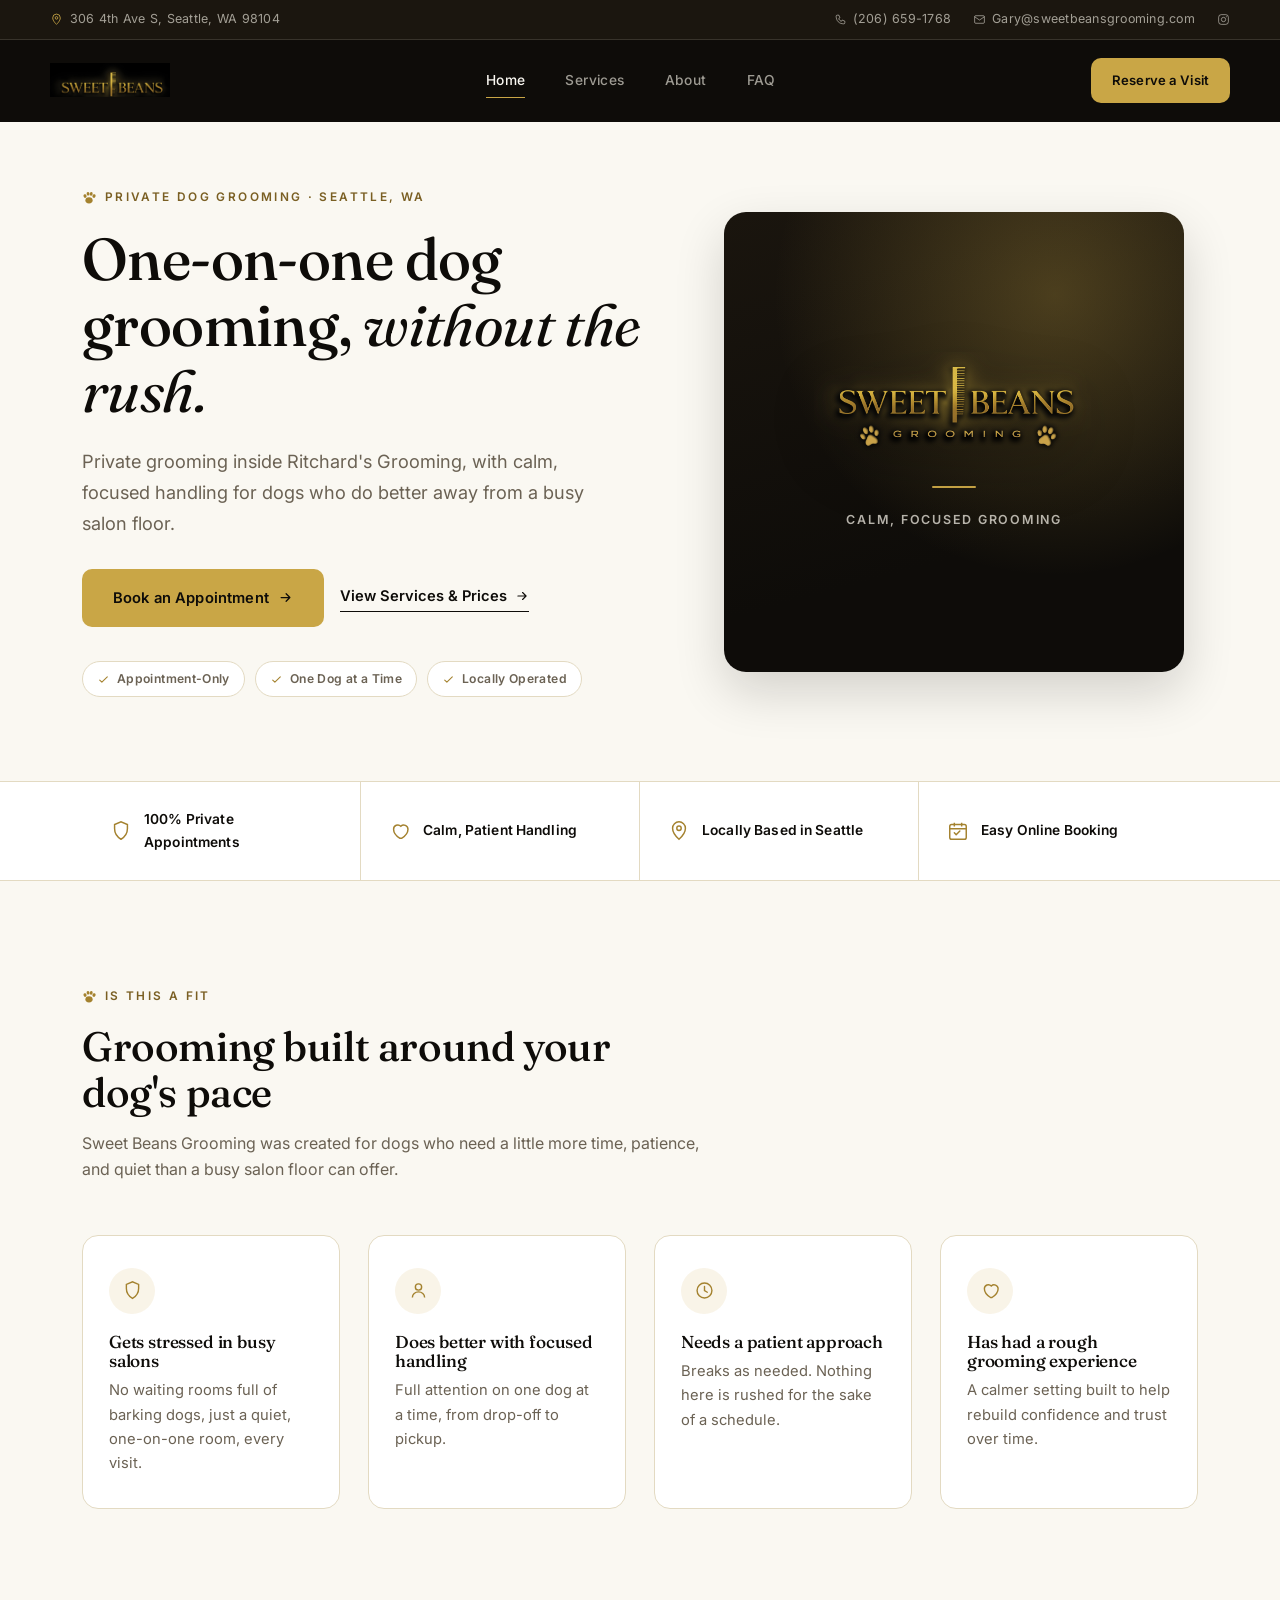
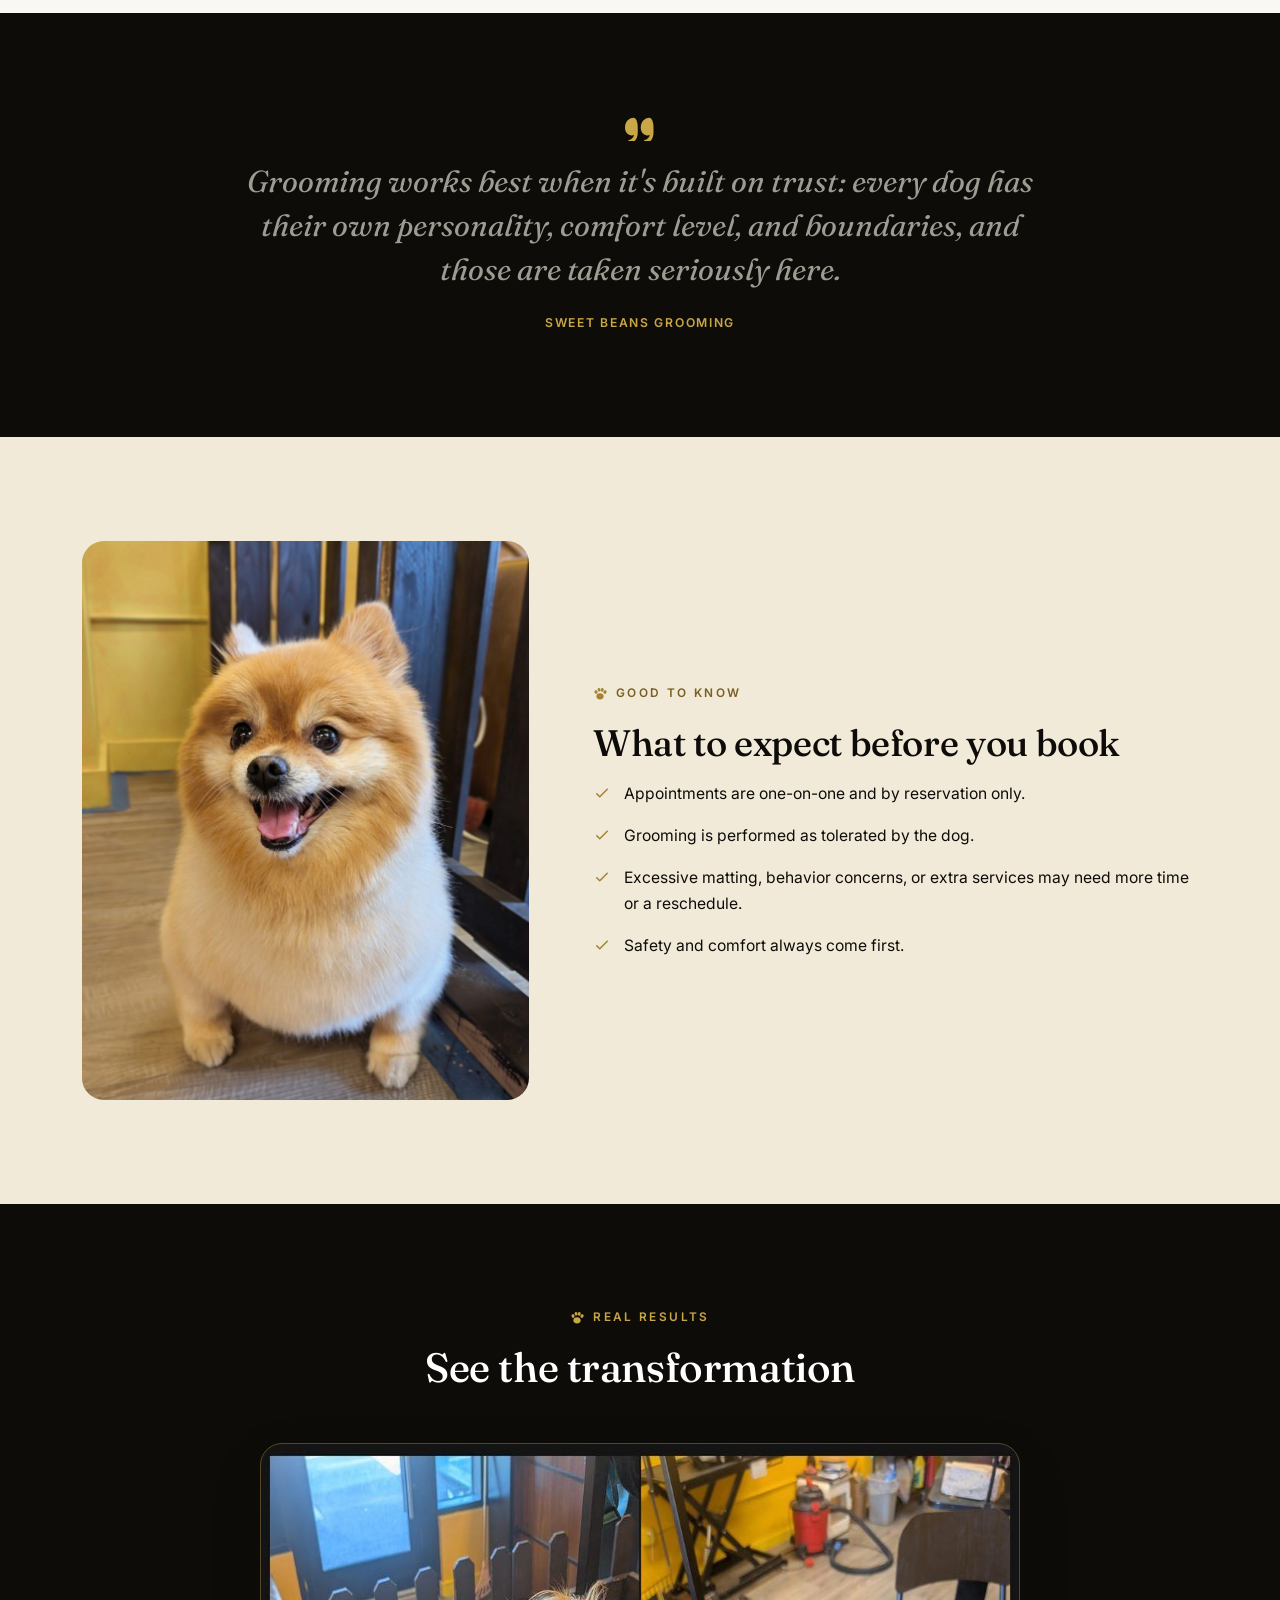
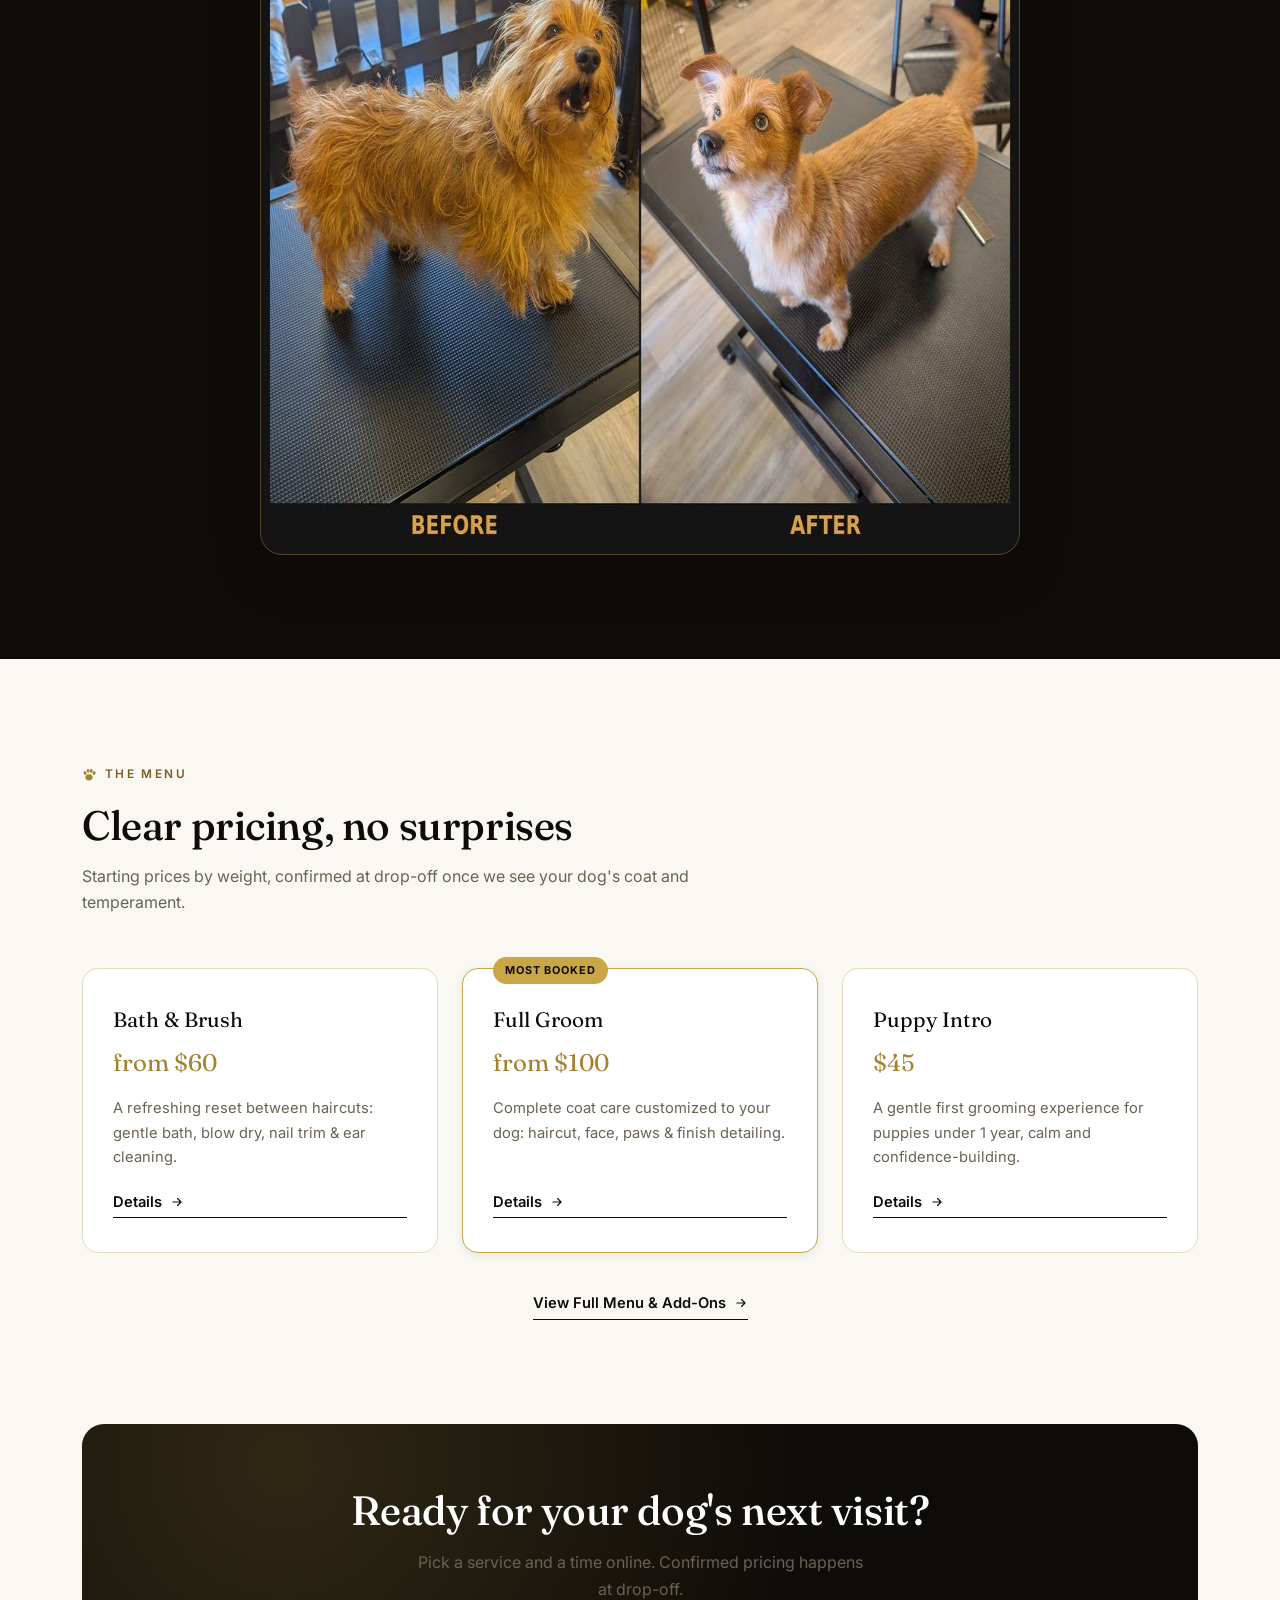
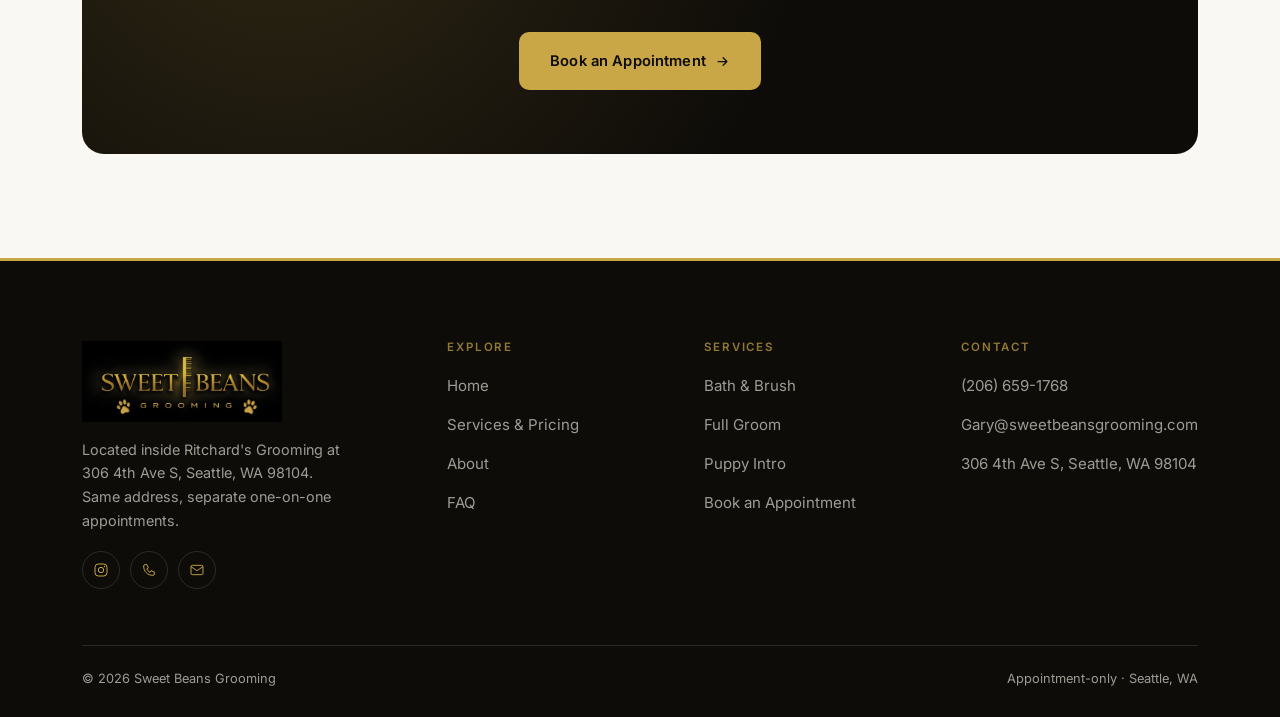
==== commit 286baede: "Add booking page and update site links" ====
--- a/index.html
+++ b/index.html
@@ -62,7 +62,7 @@
       <a href="faq.html">FAQ</a>
     </nav>
     <div class="nav-cta">
-      <a href="https://cal.com/sweet-beans-booking/" class="btn btn-primary btn-sm">Reserve a Visit</a>
+      <a href="booking.html" class="btn btn-primary btn-sm">Reserve a Visit</a>
       <button class="nav-toggle" aria-label="Open menu" onclick="document.getElementById('mobilePanel').classList.add('open')">
         <svg width="24" height="24" viewBox="0 0 24 24" fill="none"><path d="M3 6h18M3 12h18M3 18h18" stroke="#F7F3E9" stroke-width="1.6" stroke-linecap="round"/></svg>
       </button>
@@ -99,9 +99,9 @@
     <div class="hero-copy fade-up in">
       <div class="eyebrow">Private Dog Grooming &middot; Seattle, WA</div>
       <h1>One-on-one dog grooming, <em>without the rush.</em></h1>
-      <p class="lede">Private grooming inside Ritchard's Grooming — calm, focused handling for dogs who do better away from a busy salon floor.</p>
+      <p class="lede">Private grooming inside Ritchard's Grooming, with calm, focused handling for dogs who do better away from a busy salon floor.</p>
       <div class="hero-actions">
-        <a href="https://cal.com/sweet-beans-booking/" class="btn btn-primary">Book an Appointment <svg width="15" height="15" viewBox="0 0 24 24" fill="none"><path d="M5 12h14M13 6l6 6-6 6" stroke="currentColor" stroke-width="2" stroke-linecap="round" stroke-linejoin="round"/></svg></a>
+        <a href="booking.html" class="btn btn-primary">Book an Appointment <svg width="15" height="15" viewBox="0 0 24 24" fill="none"><path d="M5 12h14M13 6l6 6-6 6" stroke="currentColor" stroke-width="2" stroke-linecap="round" stroke-linejoin="round"/></svg></a>
         <a href="services.html" class="link-cta">View Services &amp; Prices <svg viewBox="0 0 24 24" fill="none"><path d="M5 12h14M13 6l6 6-6 6" stroke="currentColor" stroke-width="2" stroke-linecap="round" stroke-linejoin="round"/></svg></a>
       </div>
       <div class="hero-badges">
@@ -111,9 +111,10 @@
       </div>
     </div>
     <div class="hero-visual fade-up in">
-      <div class="hero-panel photo-fill">
-        <img src="images/hero-pomeranian.jpg" alt="A happy, freshly-groomed Pomeranian at Sweet Beans Grooming" class="hero-photo" style="object-position: 50% 20%;" width="900" height="1195">
-        <span class="panel-caption">Inside Ritchard's Grooming</span>
+      <div class="hero-panel logo-fill">
+        <img src="images/logo_full_glow_trans.png" alt="Sweet Beans Grooming" class="hero-logo" width="1063" height="426">
+        <span class="hero-divider"></span>
+        <span class="hero-kicker">Calm, Focused Grooming</span>
       </div>
     </div>
   </div>
@@ -122,7 +123,7 @@
 <!-- TRUST STRIP -->
 <section class="trust-strip">
   <div class="container">
-    <div class="trust-strip-inner">
+    <div class="trust-strip-inner fade-up">
       <div class="trust-item">
         <svg viewBox="0 0 24 24" fill="none"><path d="M12 21c-4-2.4-7-6.6-7-11.4V5l7-3 7 3v4.6C19 14.4 16 18.6 12 21z" stroke="currentColor" stroke-width="1.6"/></svg>
         <span>100% Private Appointments</span>
@@ -146,28 +147,28 @@
 <!-- IS THIS A FIT -->
 <section class="section section-light">
   <div class="container">
-    <div class="section-head">
+    <div class="section-head fade-up">
       <div class="eyebrow">Is This a Fit</div>
       <h2>Grooming built around your dog's pace</h2>
       <p>Sweet Beans Grooming was created for dogs who need a little more time, patience, and quiet than a busy salon floor can offer.</p>
     </div>
     <div class="feature-grid">
-      <div class="feature-card">
+      <div class="feature-card fade-up">
         <div class="icon"><svg viewBox="0 0 24 24" fill="none"><path d="M12 21c-4-2.4-7-6.6-7-11.4V5l7-3 7 3v4.6C19 14.4 16 18.6 12 21z" stroke="currentColor" stroke-width="1.6"/></svg></div>
         <h3>Gets stressed in busy salons</h3>
-        <p>No waiting rooms full of barking dogs — just a quiet, one-on-one room, every visit.</p>
-      </div>
-      <div class="feature-card">
+        <p>No waiting rooms full of barking dogs, just a quiet, one-on-one room, every visit.</p>
+      </div>
+      <div class="feature-card fade-up">
         <div class="icon"><svg viewBox="0 0 24 24" fill="none"><circle cx="12" cy="8" r="3.6" stroke="currentColor" stroke-width="1.6"/><path d="M5 20c0-3.6 3.1-6.4 7-6.4s7 2.8 7 6.4" stroke="currentColor" stroke-width="1.6"/></svg></div>
         <h3>Does better with focused handling</h3>
         <p>Full attention on one dog at a time, from drop-off to pickup.</p>
       </div>
-      <div class="feature-card">
+      <div class="feature-card fade-up">
         <div class="icon"><svg viewBox="0 0 24 24" fill="none"><circle cx="12" cy="12" r="8.5" stroke="currentColor" stroke-width="1.6"/><path d="M12 7.5V12l3.2 2" stroke="currentColor" stroke-width="1.6" stroke-linecap="round"/></svg></div>
         <h3>Needs a patient approach</h3>
-        <p>Breaks as needed — nothing here is rushed for the sake of a schedule.</p>
-      </div>
-      <div class="feature-card">
+        <p>Breaks as needed. Nothing here is rushed for the sake of a schedule.</p>
+      </div>
+      <div class="feature-card fade-up">
         <div class="icon"><svg viewBox="0 0 24 24" fill="none"><path d="M12 20s-7-4.4-7-10a4.6 4.6 0 017.9-3.2A4.6 4.6 0 0120.7 10c0 5.6-7 10-7 10z" stroke="currentColor" stroke-width="1.6"/></svg></div>
         <h3>Has had a rough grooming experience</h3>
         <p>A calmer setting built to help rebuild confidence and trust over time.</p>
@@ -181,7 +182,7 @@
   <div class="container">
     <div class="quote fade-up in">
       <svg class="quote-mark" viewBox="0 0 32 24" fill="currentColor" xmlns="http://www.w3.org/2000/svg"><path d="M9.2 0C4 0 0 4.6 0 10.4c0 4.8 3 8.4 7.2 8.4 1 0 1.8-.2 2.4-.6-.4 3-2.6 5-6 5.8v4c6-1 10-5.2 10-12v-6C13.6 4 11.6 0 9.2 0zM26 0c-5.2 0-9.2 4.6-9.2 10.4 0 4.8 3 8.4 7.2 8.4 1 0 1.8-.2 2.4-.6-.4 3-2.6 5-6 5.8v4c6-1 10-5.2 10-12v-6C30.4 4 28.4 0 26 0z"/></svg>
-      <p class="quote-text">Grooming works best when it's built on trust — every dog has their own personality, comfort level, and boundaries, and those are taken seriously here.</p>
+      <p class="quote-text">Grooming works best when it's built on trust: every dog has their own personality, comfort level, and boundaries, and those are taken seriously here.</p>
       <div class="quote-attrib">Sweet Beans Grooming</div>
     </div>
   </div>
@@ -191,10 +192,10 @@
 <section class="section section-alt">
   <div class="container">
     <div class="split">
-      <div class="split-art">
-        <img src="images/storefront.jpg" alt="Sweet Beans Grooming storefront, inside Ritchard's Grooming, Seattle" width="900" height="1049">
-      </div>
-      <div class="split-copy">
+      <div class="split-art fade-up">
+        <img src="images/hero-pomeranian.jpg" alt="A happy, freshly-groomed Pomeranian at Sweet Beans Grooming" width="900" height="1195">
+      </div>
+      <div class="split-copy fade-up">
         <div class="eyebrow">Good to Know</div>
         <h2>What to expect before you book</h2>
         <ul class="checklist">
@@ -211,11 +212,11 @@
 <!-- REAL RESULTS -->
 <section class="section section-dark">
   <div class="container">
-    <div class="section-head center">
+    <div class="section-head center fade-up">
       <div class="eyebrow" style="justify-content:center; display:flex;">Real Results</div>
       <h2>See the transformation</h2>
     </div>
-    <div class="results-frame">
+    <div class="results-frame fade-up">
       <img src="images/real-results.jpg" alt="A scruffy, matted terrier before grooming next to the same dog neatly trimmed after a full groom at Sweet Beans Grooming" width="1000" height="712">
     </div>
   </div>
@@ -224,29 +225,29 @@
 <!-- PRICING PREVIEW -->
 <section class="section section-light">
   <div class="container">
-    <div class="section-head">
+    <div class="section-head fade-up">
       <div class="eyebrow">The Menu</div>
       <h2>Clear pricing, no surprises</h2>
-      <p>Starting prices by weight — confirmed at drop-off once we see your dog's coat and temperament.</p>
+      <p>Starting prices by weight, confirmed at drop-off once we see your dog's coat and temperament.</p>
     </div>
     <div class="price-grid">
-      <div class="price-card">
+      <div class="price-card fade-up">
         <div class="name">Bath &amp; Brush</div>
         <div class="price">from $60</div>
-        <p>A refreshing reset between haircuts — gentle bath, blow dry, nail trim &amp; ear cleaning.</p>
+        <p>A refreshing reset between haircuts: gentle bath, blow dry, nail trim &amp; ear cleaning.</p>
         <a href="services.html" class="link-cta">Details <svg viewBox="0 0 24 24" fill="none"><path d="M5 12h14M13 6l6 6-6 6" stroke="currentColor" stroke-width="2" stroke-linecap="round" stroke-linejoin="round"/></svg></a>
       </div>
-      <div class="price-card featured">
+      <div class="price-card featured fade-up">
         <span class="badge">Most Booked</span>
         <div class="name">Full Groom</div>
         <div class="price">from $100</div>
-        <p>Complete coat care customized to your dog — haircut, face, paws &amp; finish detailing.</p>
+        <p>Complete coat care customized to your dog: haircut, face, paws &amp; finish detailing.</p>
         <a href="services.html" class="link-cta">Details <svg viewBox="0 0 24 24" fill="none"><path d="M5 12h14M13 6l6 6-6 6" stroke="currentColor" stroke-width="2" stroke-linecap="round" stroke-linejoin="round"/></svg></a>
       </div>
-      <div class="price-card">
+      <div class="price-card fade-up">
         <div class="name">Puppy Intro</div>
         <div class="price">$45</div>
-        <p>A gentle first grooming experience for puppies under 1 year — calm and confidence-building.</p>
+        <p>A gentle first grooming experience for puppies under 1 year, calm and confidence-building.</p>
         <a href="services.html" class="link-cta">Details <svg viewBox="0 0 24 24" fill="none"><path d="M5 12h14M13 6l6 6-6 6" stroke="currentColor" stroke-width="2" stroke-linecap="round" stroke-linejoin="round"/></svg></a>
       </div>
     </div>
@@ -259,10 +260,10 @@
 <!-- CLOSING CTA -->
 <section class="section section-light section-tight">
   <div class="container">
-    <div class="cta-band">
+    <div class="cta-band fade-up">
       <h2>Ready for your dog's next visit?</h2>
-      <p>Pick a service and a time online — confirmed pricing happens at drop-off.</p>
-      <a href="https://cal.com/sweet-beans-booking/" class="btn btn-primary">Book an Appointment <svg width="15" height="15" viewBox="0 0 24 24" fill="none"><path d="M5 12h14M13 6l6 6-6 6" stroke="currentColor" stroke-width="2" stroke-linecap="round" stroke-linejoin="round"/></svg></a>
+      <p>Pick a service and a time online. Confirmed pricing happens at drop-off.</p>
+      <a href="booking.html" class="btn btn-primary">Book an Appointment <svg width="15" height="15" viewBox="0 0 24 24" fill="none"><path d="M5 12h14M13 6l6 6-6 6" stroke="currentColor" stroke-width="2" stroke-linecap="round" stroke-linejoin="round"/></svg></a>
     </div>
   </div>
 </section>
@@ -273,10 +274,10 @@
   <div class="container">
     <div class="footer-grid">
       <div class="footer-about">
-        <a href="index.html" aria-label="Sweet Beans Grooming — Home" class="footer-brand">
+        <a href="index.html" aria-label="Sweet Beans Grooming home" class="footer-brand">
           <img src="logo_full_black.jpg" alt="Sweet Beans Grooming" class="footer-logo" width="400" height="160">
         </a>
-        <p>Located inside Ritchard's Grooming at 306 4th Ave S, Seattle, WA 98104 &mdash; same address, separate one-on-one appointments.</p>
+        <p>Located inside Ritchard's Grooming at 306 4th Ave S, Seattle, WA 98104. Same address, separate one-on-one appointments.</p>
         <div class="footer-social">
           <a href="https://www.instagram.com/sweetbeansgrooming/" aria-label="Instagram"><svg viewBox="0 0 24 24" fill="none"><rect x="3" y="3" width="18" height="18" rx="5" stroke="currentColor" stroke-width="1.5"/><circle cx="12" cy="12" r="4" stroke="currentColor" stroke-width="1.5"/><circle cx="17.2" cy="6.8" r="1" fill="currentColor"/></svg></a>
           <a href="tel:+12066591768" aria-label="Phone"><svg viewBox="0 0 24 24" fill="none"><path d="M6 4h3l2 5-2.5 1.5a11 11 0 005 5L15 13l5 2v3a2 2 0 01-2 2C9.5 20 4 14.5 4 6a2 2 0 012-2z" stroke="currentColor" stroke-width="1.4"/></svg></a>
@@ -298,7 +299,7 @@
           <li><a href="services.html">Bath &amp; Brush</a></li>
           <li><a href="services.html">Full Groom</a></li>
           <li><a href="services.html">Puppy Intro</a></li>
-          <li><a href="https://cal.com/sweet-beans-booking/">Book an Appointment</a></li>
+          <li><a href="booking.html">Book an Appointment</a></li>
         </ul>
       </div>
       <div>
--- a/styles.css
+++ b/styles.css
@@ -1,6 +1,6 @@
 /* ==========================================================================
-   Sweet Beans Grooming — Design System v3
-   "Refined Professional" — black & gold boutique identity, restructured
+   Sweet Beans Grooming: Design System v3
+   "Refined Professional": black & gold boutique identity, restructured
    around clear trust signals, scannable structure, and measured typography
    for a polished local-service business presence in Seattle.
    ========================================================================== */
@@ -96,9 +96,16 @@
 }
 .eyebrow::before {
   content: "";
-  width: 18px; height: 1px;
+  width: 14px; height: 14px;
   background: var(--gold-dark);
   display: inline-block;
+  flex-shrink: 0;
+  -webkit-mask-image: url("data:image/svg+xml,%3Csvg xmlns='http://www.w3.org/2000/svg' viewBox='0 0 24 24'%3E%3Cellipse cx='12' cy='16' rx='6.2' ry='5.4'/%3E%3Cellipse cx='5.2' cy='8.6' rx='2.6' ry='3.2' transform='rotate(-18 5.2 8.6)'/%3E%3Cellipse cx='10.4' cy='4.8' rx='2.5' ry='3.1' transform='rotate(-6 10.4 4.8)'/%3E%3Cellipse cx='15.8' cy='4.9' rx='2.5' ry='3.1' transform='rotate(6 15.8 4.9)'/%3E%3Cellipse cx='20.6' cy='8.7' rx='2.6' ry='3.2' transform='rotate(18 20.6 8.7)'/%3E%3C/svg%3E");
+  mask-image: url("data:image/svg+xml,%3Csvg xmlns='http://www.w3.org/2000/svg' viewBox='0 0 24 24'%3E%3Cellipse cx='12' cy='16' rx='6.2' ry='5.4'/%3E%3Cellipse cx='5.2' cy='8.6' rx='2.6' ry='3.2' transform='rotate(-18 5.2 8.6)'/%3E%3Cellipse cx='10.4' cy='4.8' rx='2.5' ry='3.1' transform='rotate(-6 10.4 4.8)'/%3E%3Cellipse cx='15.8' cy='4.9' rx='2.5' ry='3.1' transform='rotate(6 15.8 4.9)'/%3E%3Cellipse cx='20.6' cy='8.7' rx='2.6' ry='3.2' transform='rotate(18 20.6 8.7)'/%3E%3C/svg%3E");
+  -webkit-mask-size: contain;
+  mask-size: contain;
+  -webkit-mask-repeat: no-repeat;
+  mask-repeat: no-repeat;
 }
 .section-dark .eyebrow, .on-dark .eyebrow { color: var(--gold); }
 .section-dark .eyebrow::before, .on-dark .eyebrow::before { background: var(--gold); }
@@ -148,7 +155,7 @@
   transition: transform .22s cubic-bezier(.2,.8,.2,1), box-shadow .22s ease, background .2s ease, color .2s ease, border-color .2s ease;
   white-space: nowrap;
 }
-.btn svg { transition: transform .22s ease; flex-shrink: 0; }
+.btn svg { width: 15px; height: 15px; transition: transform .22s ease; flex-shrink: 0; }
 .btn-primary { background: var(--gold); color: var(--ink); }
 .btn-primary:hover { background: var(--gold-dark); transform: translateY(-2px); box-shadow: var(--shadow); }
 .btn-primary:hover svg { transform: translateX(3px); }
@@ -243,7 +250,7 @@
 .nav-links a:hover, .nav-links a.active { color: var(--cream); }
 .nav-links a:hover::after, .nav-links a.active::after { right: 0; }
 .nav-cta { display: flex; align-items: center; gap: 20px; }
-.nav-toggle { display: none; background: none; border: none; cursor: pointer; padding: 0; }
+.nav-toggle { display: none; background: none; border: none; cursor: pointer; padding: 9px; margin: -9px; }
 @media (max-width: 859px) { .nav-links { display: none; } .nav-toggle { display: block; } }
 
 /* --- Mobile nav panel --- */
@@ -309,6 +316,34 @@
   height: 100%;
   object-fit: cover;
 }
+.hero-panel.logo-fill {
+  display: flex;
+  flex-direction: column;
+  align-items: center;
+  justify-content: center;
+  gap: 22px;
+  padding: 56px 40px;
+  text-align: center;
+}
+.hero-logo {
+  width: 100%;
+  max-width: 280px;
+  height: auto;
+  filter: drop-shadow(0 14px 32px rgba(0,0,0,0.4));
+}
+.hero-divider {
+  width: 44px;
+  height: 2px;
+  border-radius: 2px;
+  background: var(--gold);
+}
+.hero-kicker {
+  font-size: 0.78rem;
+  font-weight: 600;
+  letter-spacing: 0.14em;
+  text-transform: uppercase;
+  color: rgba(247,243,233,0.72);
+}
 .panel-caption {
   position: absolute;
   left: 0; right: 0; bottom: 22px;
@@ -400,7 +435,7 @@
   text-transform: uppercase;
   color: var(--gold);
 }
-.section-light .quote-attrib, .section-alt .quote-attrib { color: var(--gold-dark); }
+.section-light .quote-attrib, .section-alt .quote-attrib { color: var(--gold-deep); }
 
 /* --- Real results (before/after photo) --- */
 .results-frame {
@@ -566,11 +601,10 @@
   border-radius: var(--radius);
   padding: 32px 36px;
 }
-.addon-row { display: flex; align-items: baseline; gap: 14px; padding: 14px 0; border-bottom: 1px solid var(--line); }
+.addon-row { display: flex; align-items: baseline; justify-content: space-between; gap: 24px; padding: 14px 0; border-bottom: 1px solid rgba(107,98,84,0.18); }
 .addon-row:last-child { border-bottom: none; }
 .addon-row .name { font-weight: 600; font-size: 1rem; }
-.addon-row .leader { flex: 1; border-bottom: 1px dotted var(--muted); margin-bottom: 5px; opacity: .5; }
-.addon-row .price { font-family: var(--font-display); color: var(--gold-dark); font-size: 1.05rem; }
+.addon-row .price { font-family: var(--font-display); color: var(--gold-deep); font-size: 1.05rem; }
 .addon-row .price small { font-family: var(--font-body); font-size: 0.7rem; color: var(--muted); }
 
 /* --- Process steps --- */
@@ -657,6 +691,62 @@
 .faq-item[open] .faq-icon { transform: rotate(45deg); border-color: var(--gold); }
 .faq-item p { margin: 16px 0 0; font-size: 0.94rem; }
 
+/* --- Care guide (nail trims + bath/groom chart) --- */
+.care-tip {
+  display: flex;
+  gap: 20px;
+  align-items: flex-start;
+  background: var(--white);
+  border: 1px solid var(--line);
+  border-radius: var(--radius);
+  padding: 28px 32px;
+  margin-bottom: 48px;
+}
+.care-tip .icon {
+  width: 46px; height: 46px;
+  border-radius: 50%;
+  background: var(--gold-tint);
+  display: flex; align-items: center; justify-content: center;
+  flex-shrink: 0;
+}
+.care-tip .icon svg { width: 21px; height: 21px; color: var(--gold-dark); }
+.care-tip h3 { font-size: 1.05rem; margin-bottom: 6px; }
+.care-tip p { margin: 0; font-size: 0.93rem; }
+@media (max-width: 560px) { .care-tip { flex-direction: column; padding: 24px; } }
+
+.care-chart {
+  border: 1px solid var(--line);
+  border-radius: var(--radius);
+  overflow: hidden;
+  background: var(--white);
+}
+.care-row {
+  display: grid;
+  grid-template-columns: 1.2fr 1fr 1fr 1.4fr;
+  gap: 16px;
+  padding: 16px 28px;
+  border-bottom: 1px solid var(--line);
+  align-items: center;
+}
+.care-row:last-child { border-bottom: none; }
+.care-row.head {
+  background: var(--ink);
+  font-size: 0.7rem;
+  font-weight: 700;
+  letter-spacing: 0.1em;
+  text-transform: uppercase;
+}
+.care-row .breed { font-weight: 600; color: var(--ink); font-size: 0.92rem; }
+.care-row.head .breed, .care-row.head span { color: var(--gold); }
+.care-row span:not(.breed) { font-size: 0.86rem; color: var(--muted); }
+.care-chart-note { margin-top: 16px; font-size: 0.82rem; color: var(--muted); }
+@media (max-width: 760px) {
+  .care-row { grid-template-columns: 1fr; gap: 4px; padding: 18px 22px; }
+  .care-row.head { display: none; }
+  .care-row .breed { font-size: 1rem; margin-bottom: 6px; }
+  .care-row span:not(.breed)::before { content: attr(data-label) ": "; font-weight: 600; color: var(--ink); }
+}
+
 /* --- Visit / map --- */
 .visit-grid {
   display: grid;
@@ -680,6 +770,8 @@
   border: 1px solid var(--line);
 }
 .visit-map iframe { width: 100%; height: 320px; display: block; border: 0; }
+.visit-map-embed { background: var(--cream); }
+.map-note { margin: 10px 14px 14px; font-size: 0.78rem; color: var(--muted); }
 .visit-map a { display: block; }
 .visit-map svg { width: 100%; height: 320px; display: block; transition: opacity 0.2s ease; }
 .visit-map a:hover svg { opacity: 0.92; }
@@ -751,6 +843,32 @@
   font-size: 0.8rem; color: var(--muted-dark);
 }
 
+/* --- Booking page (Cal.com embed) --- */
+.booking-card {
+  background: var(--white);
+  border: 1px solid var(--line);
+  border-radius: var(--radius-lg);
+  box-shadow: var(--shadow);
+  overflow: hidden;
+  padding: 6px;
+}
+.booking-embed {
+  width: 100%;
+  min-height: 480px;
+  overflow: hidden;
+  border-radius: calc(var(--radius-lg) - 6px);
+}
+.booking-embed iframe {
+  display: block;
+  width: 100%;
+}
+@media (max-width: 480px) {
+  .booking-embed { min-height: 620px; }
+}
+
 /* --- Reveal animation --- */
 .fade-up { opacity: 0; transform: translateY(22px); transition: opacity 0.6s cubic-bezier(.2,.7,.2,1), transform 0.6s cubic-bezier(.2,.7,.2,1); }
 .fade-up.in { opacity: 1; transform: translateY(0); }
+@media (prefers-reduced-motion: reduce) {
+  .fade-up { opacity: 1; transform: none; transition: none; }
+}
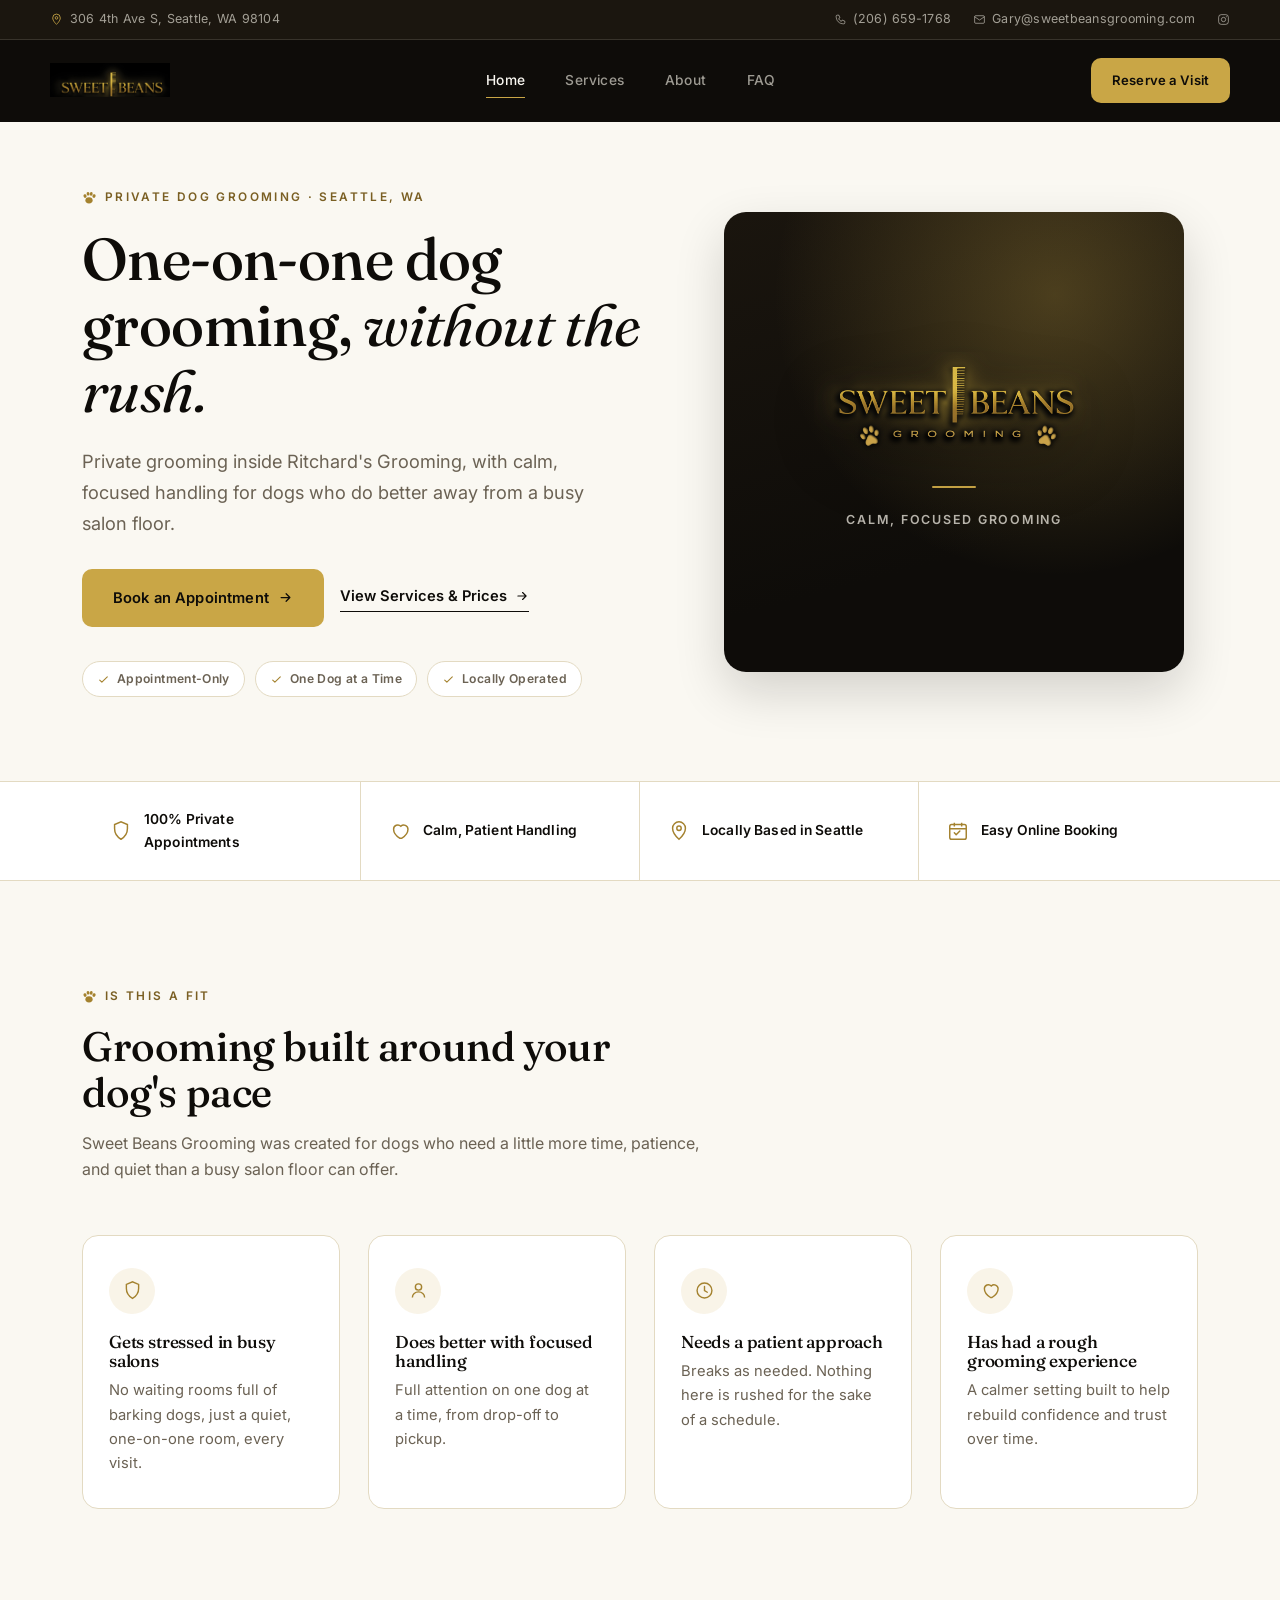
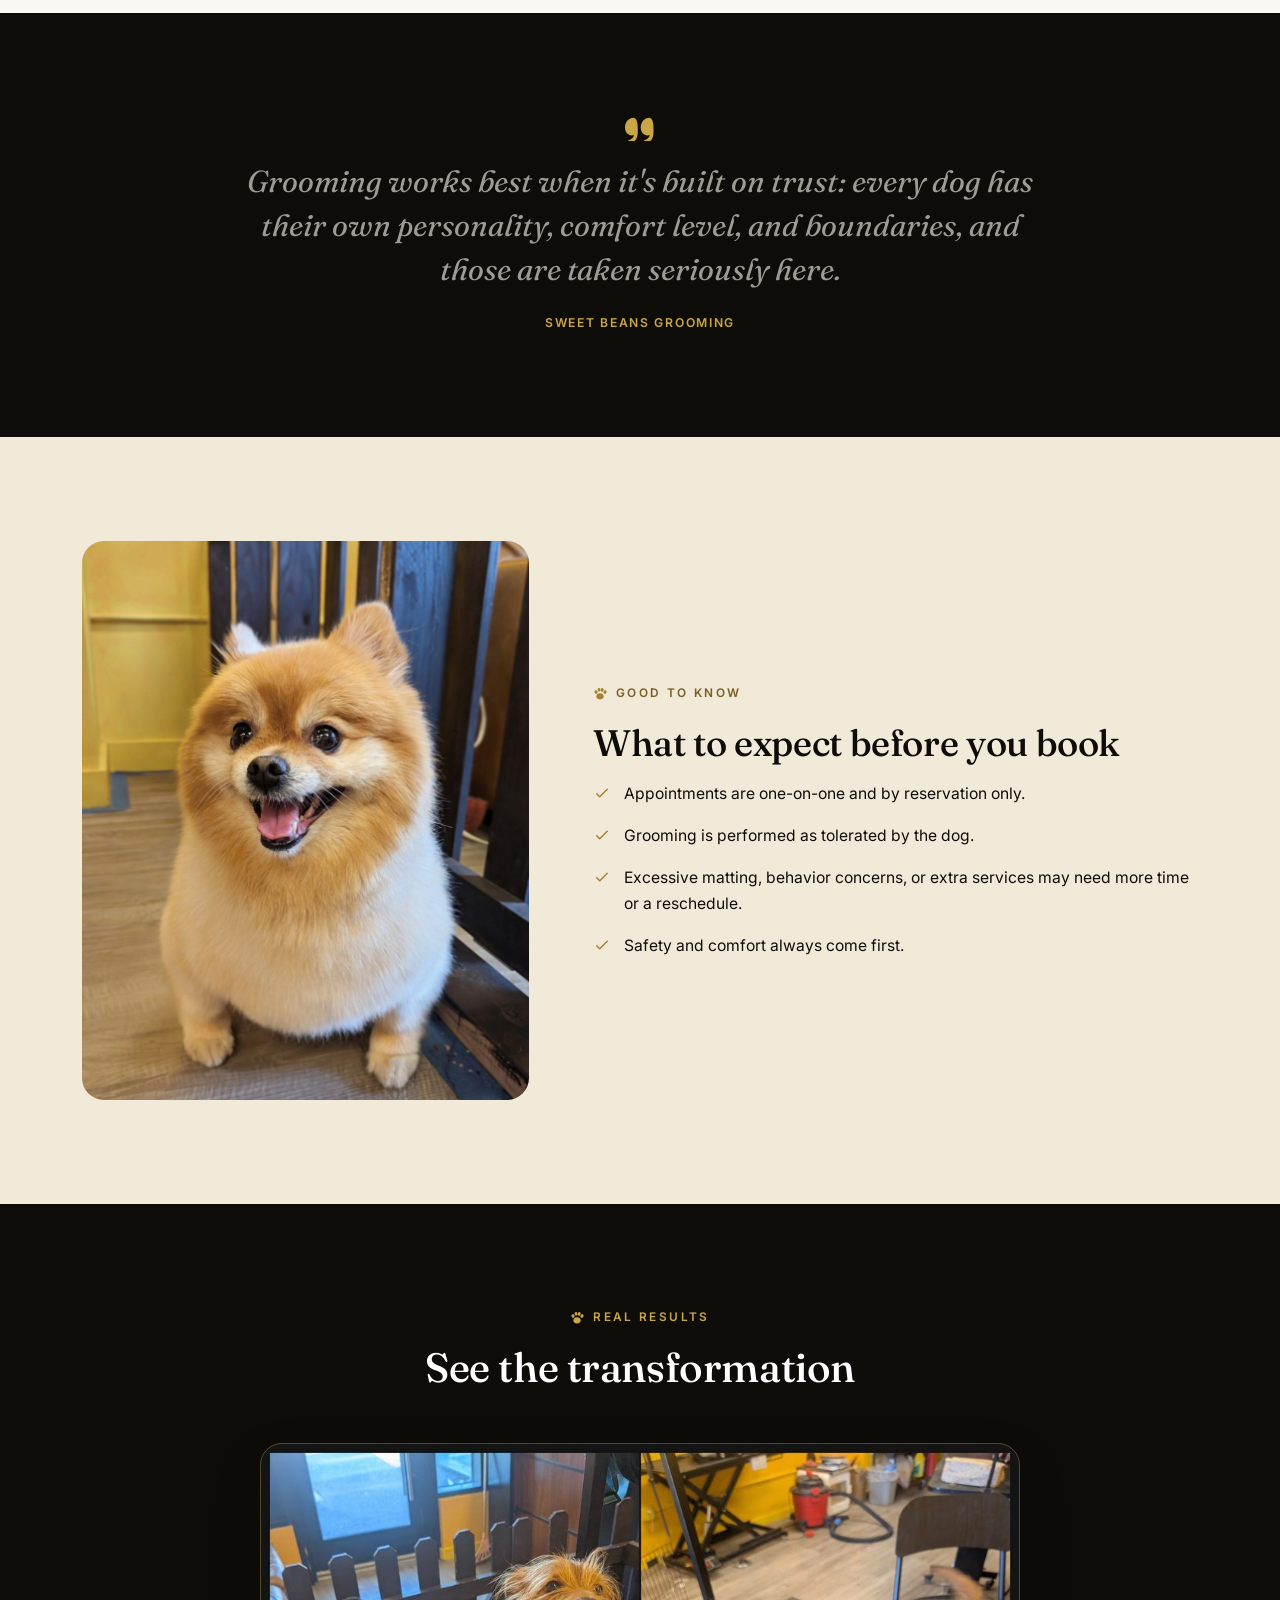
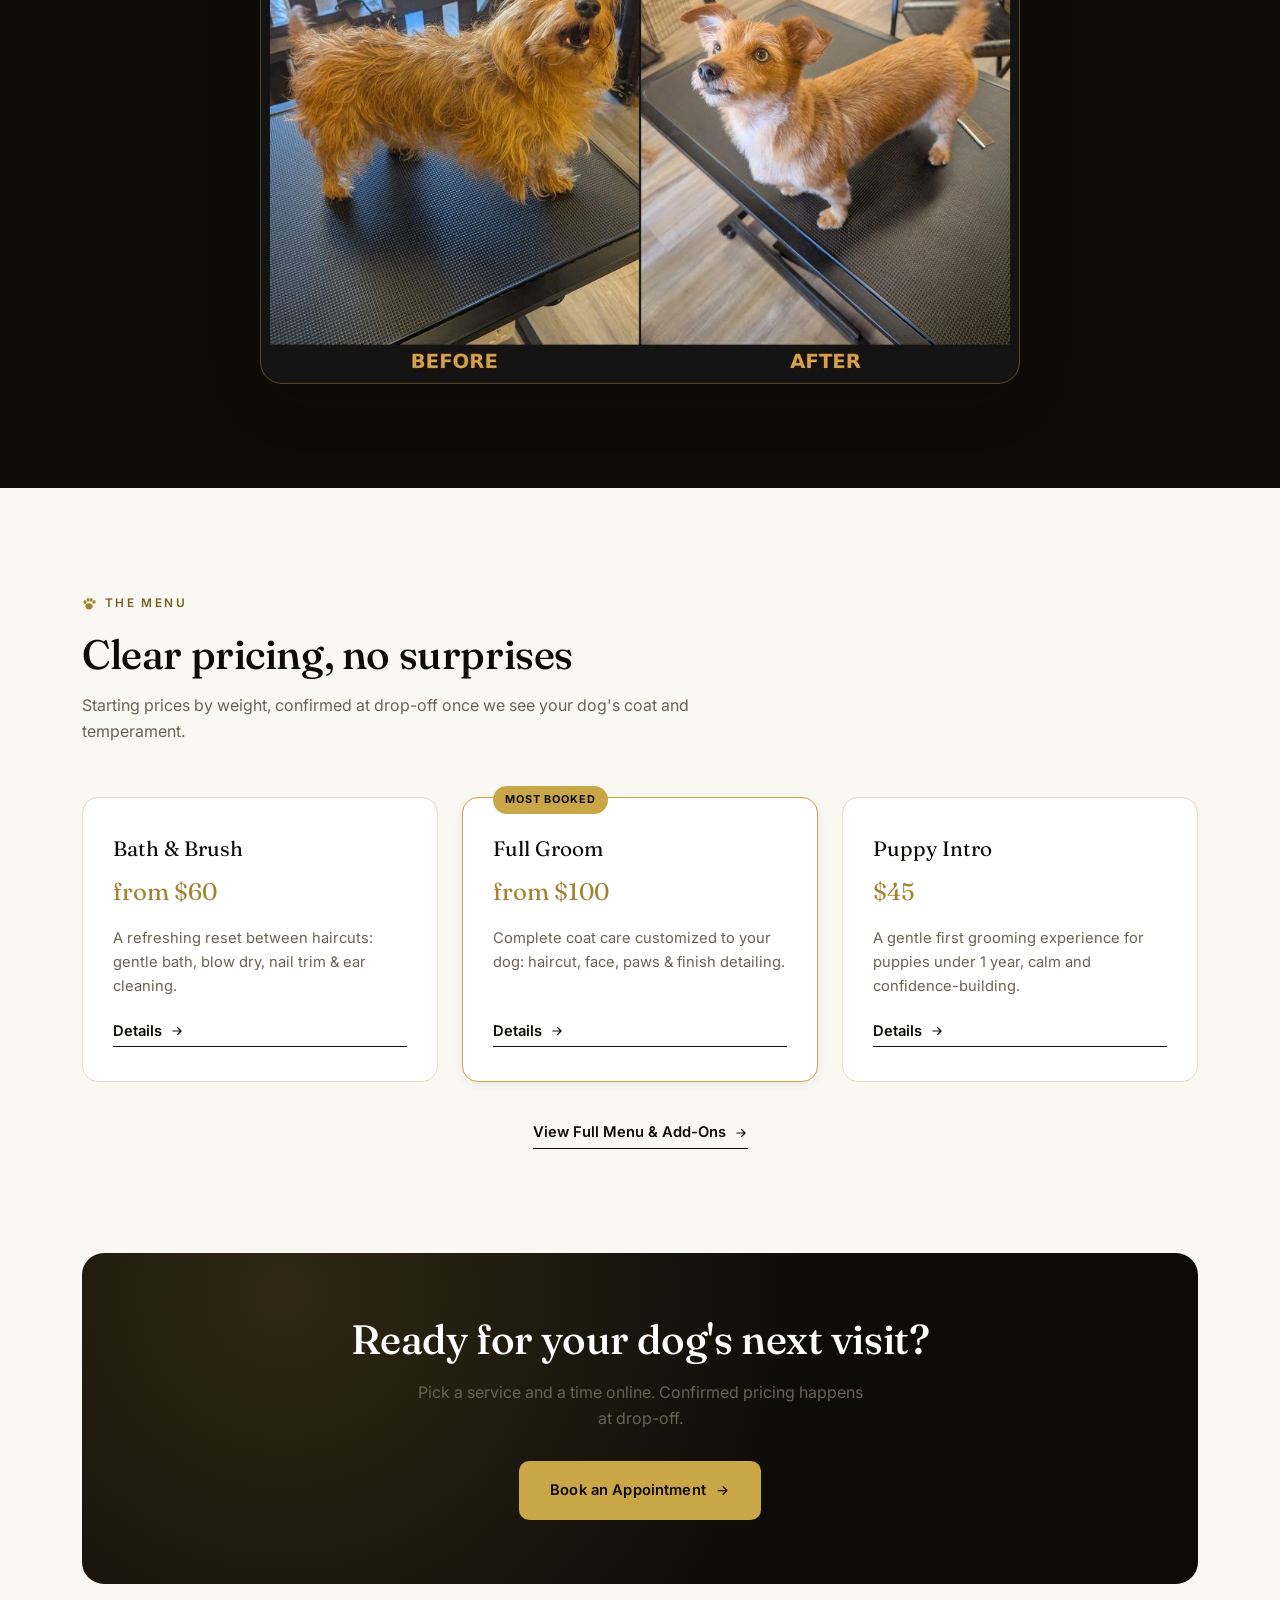
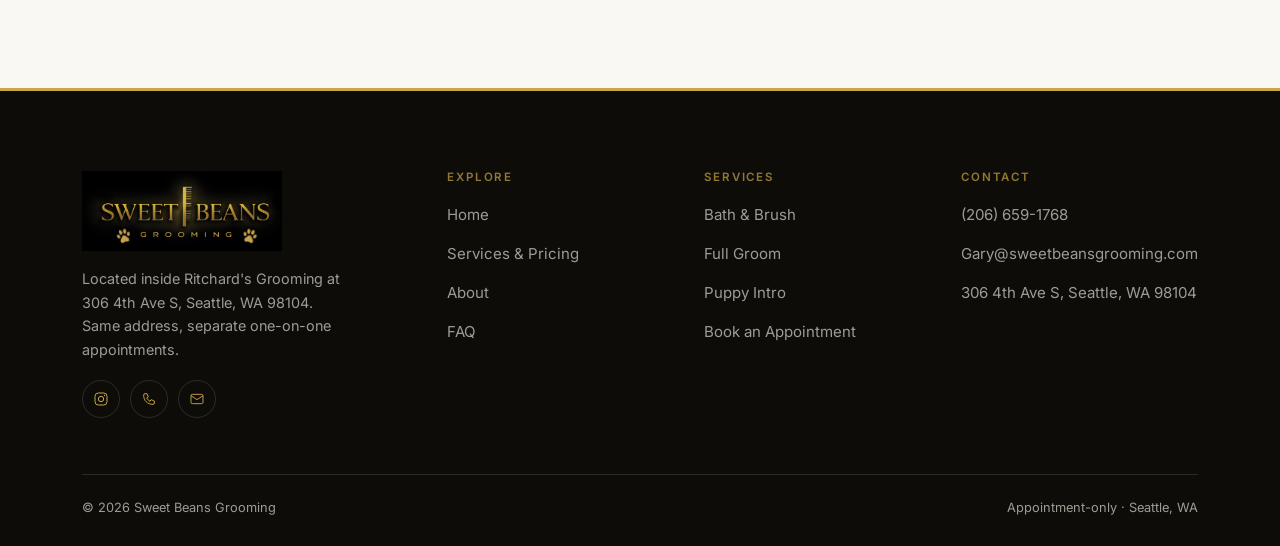
==== commit 4a0dcd80: "Add SEO schema, sitemap, analytics, and image fixes Fixes the before/after image scaling bug on mobi" ====
--- a/index.html
+++ b/index.html
@@ -3,16 +3,29 @@
 <head>
 <meta charset="UTF-8">
 <meta name="viewport" content="width=device-width, initial-scale=1">
+<!-- Google tag (gtag.js) -->
+<script async src="https://www.googletagmanager.com/gtag/js?id=G-MSZGER5S0D"></script>
+<script>
+  window.dataLayer = window.dataLayer || [];
+  function gtag(){dataLayer.push(arguments);}
+  gtag('js', new Date());
+
+  gtag('config', 'G-MSZGER5S0D');
+</script>
 <title>Sweet Beans Grooming | Private Dog Grooming in Seattle</title>
 <meta name="description" content="One-on-one, appointment-only dog grooming in Seattle. Calm, unrushed care for dogs who do better outside a busy salon. Book online.">
 <meta name="theme-color" content="#0E0C09">
 <meta property="og:type" content="website">
 <meta property="og:title" content="Sweet Beans Grooming | Private Dog Grooming in Seattle">
 <meta property="og:description" content="One-on-one, appointment-only dog grooming in Seattle. Calm, unrushed care for dogs who do better outside a busy salon.">
-<meta property="og:image" content="logo_full_black.jpg">
+<meta property="og:image" content="images/og-share.jpg">
+<meta property="og:image:width" content="1200">
+<meta property="og:image:height" content="630">
 <meta property="og:url" content="https://www.sweetbeansgrooming.com">
 <meta name="twitter:card" content="summary_large_image">
 <link rel="icon" href="data:image/svg+xml,<svg xmlns=%22http://www.w3.org/2000/svg%22 viewBox=%220 0 24 24%22><rect width=%2224%22 height=%2224%22 rx=%226%22 fill=%22%230E0C09%22/><circle cx=%2212%22 cy=%2212%22 r=%227%22 fill=%22%23C9A646%22/></svg>">
+<link rel="icon" href="favicon.ico" sizes="any">
+<link rel="apple-touch-icon" href="apple-touch-icon.png">
 <link rel="preconnect" href="https://fonts.googleapis.com">
 <link rel="preconnect" href="https://fonts.gstatic.com" crossorigin>
 <link href="https://fonts.googleapis.com/css2?family=Fraunces:ital,opsz,wght@0,9..144,400..600;1,9..144,400..600&family=Inter:wght@400;500;600;700&display=swap" rel="stylesheet">
@@ -28,7 +41,33 @@
   "address": { "@type": "PostalAddress", "streetAddress": "306 4th Ave S", "addressLocality": "Seattle", "addressRegion": "WA", "postalCode": "98104", "addressCountry": "US" },
   "areaServed": { "@type": "City", "name": "Seattle" },
   "sameAs": ["https://www.instagram.com/sweetbeansgrooming/"],
-  "priceRange": "$20-$140"
+  "priceRange": "$20-$140",
+  "makesOffer": [
+    {
+      "@type": "Offer",
+      "price": "60",
+      "priceCurrency": "USD",
+      "itemOffered": { "@type": "Service", "name": "Bath & Brush", "description": "Gentle bath, blow dry & brush out, nail trim, ear cleaning, and teeth cleaning." }
+    },
+    {
+      "@type": "Offer",
+      "price": "100",
+      "priceCurrency": "USD",
+      "itemOffered": { "@type": "Service", "name": "Full Groom", "description": "Complete coat care: full haircut customized to the dog, teeth cleaning, face, paws & finish detailing." }
+    },
+    {
+      "@type": "Offer",
+      "price": "45",
+      "priceCurrency": "USD",
+      "itemOffered": { "@type": "Service", "name": "Puppy Intro", "description": "Gentle first grooming experience for puppies under 1 year." }
+    },
+    {
+      "@type": "Offer",
+      "price": "50",
+      "priceCurrency": "USD",
+      "itemOffered": { "@type": "Service", "name": "Paw Trim & Clean", "description": "Paw wash, gentle drying, trim around paws and between pads, Sweet Bean Paw Care conditioner." }
+    }
+  ]
 }
 </script>
 </head>
@@ -193,7 +232,7 @@
   <div class="container">
     <div class="split">
       <div class="split-art fade-up">
-        <img src="images/hero-pomeranian.jpg" alt="A happy, freshly-groomed Pomeranian at Sweet Beans Grooming" width="900" height="1195">
+        <img src="images/hero-pomeranian.jpg" alt="A happy, freshly-groomed Pomeranian at Sweet Beans Grooming" width="900" height="1195" loading="lazy">
       </div>
       <div class="split-copy fade-up">
         <div class="eyebrow">Good to Know</div>
@@ -217,7 +256,7 @@
       <h2>See the transformation</h2>
     </div>
     <div class="results-frame fade-up">
-      <img src="images/real-results.jpg" alt="A scruffy, matted terrier before grooming next to the same dog neatly trimmed after a full groom at Sweet Beans Grooming" width="1000" height="712">
+      <img src="images/real-results.jpg" alt="A scruffy, matted terrier before grooming next to the same dog neatly trimmed after a full groom at Sweet Beans Grooming" width="1000" height="712" loading="lazy">
     </div>
   </div>
 </section>
@@ -275,7 +314,7 @@
     <div class="footer-grid">
       <div class="footer-about">
         <a href="index.html" aria-label="Sweet Beans Grooming home" class="footer-brand">
-          <img src="logo_full_black.jpg" alt="Sweet Beans Grooming" class="footer-logo" width="400" height="160">
+          <img src="logo_full_black.jpg" alt="Sweet Beans Grooming" class="footer-logo" width="400" height="160" loading="lazy">
         </a>
         <p>Located inside Ritchard's Grooming at 306 4th Ave S, Seattle, WA 98104. Same address, separate one-on-one appointments.</p>
         <div class="footer-social">
--- a/styles.css
+++ b/styles.css
@@ -449,6 +449,7 @@
 }
 .results-frame img {
   width: 100%;
+  height: auto;
   display: block;
 }
 
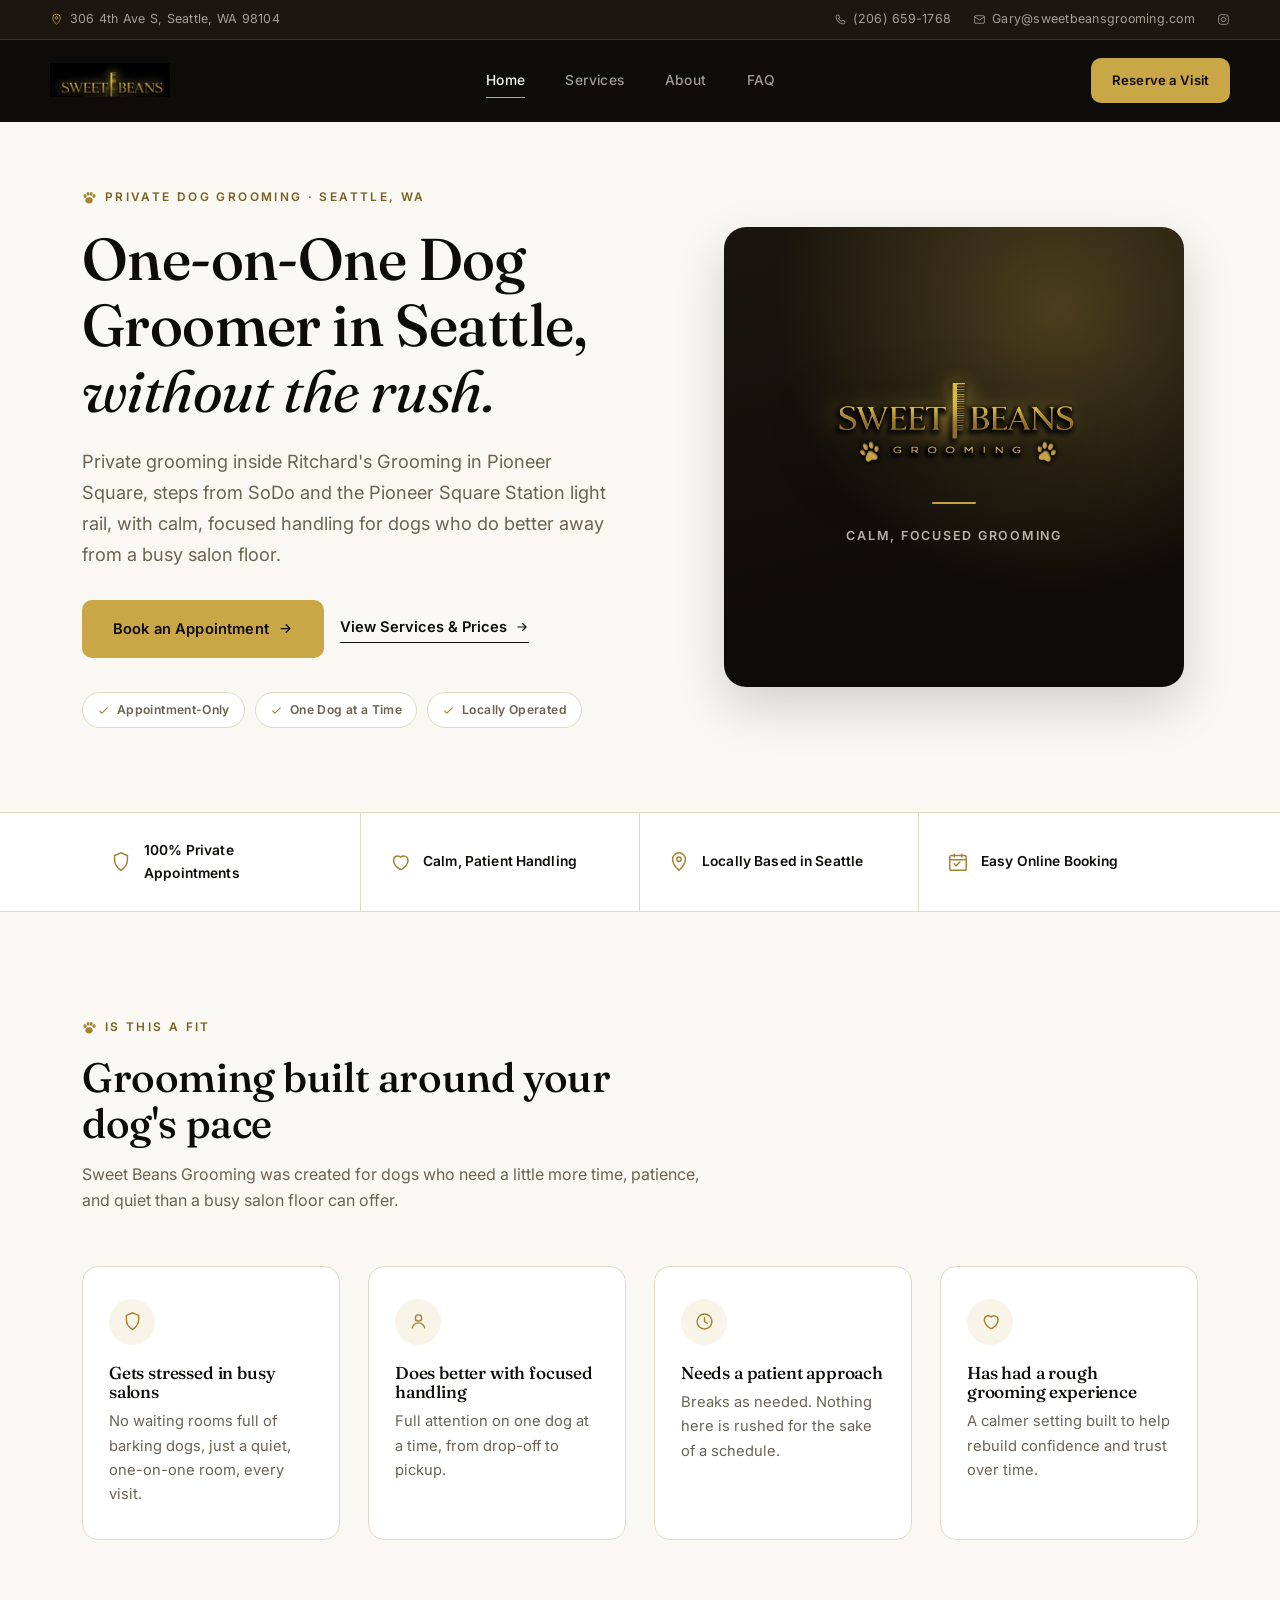
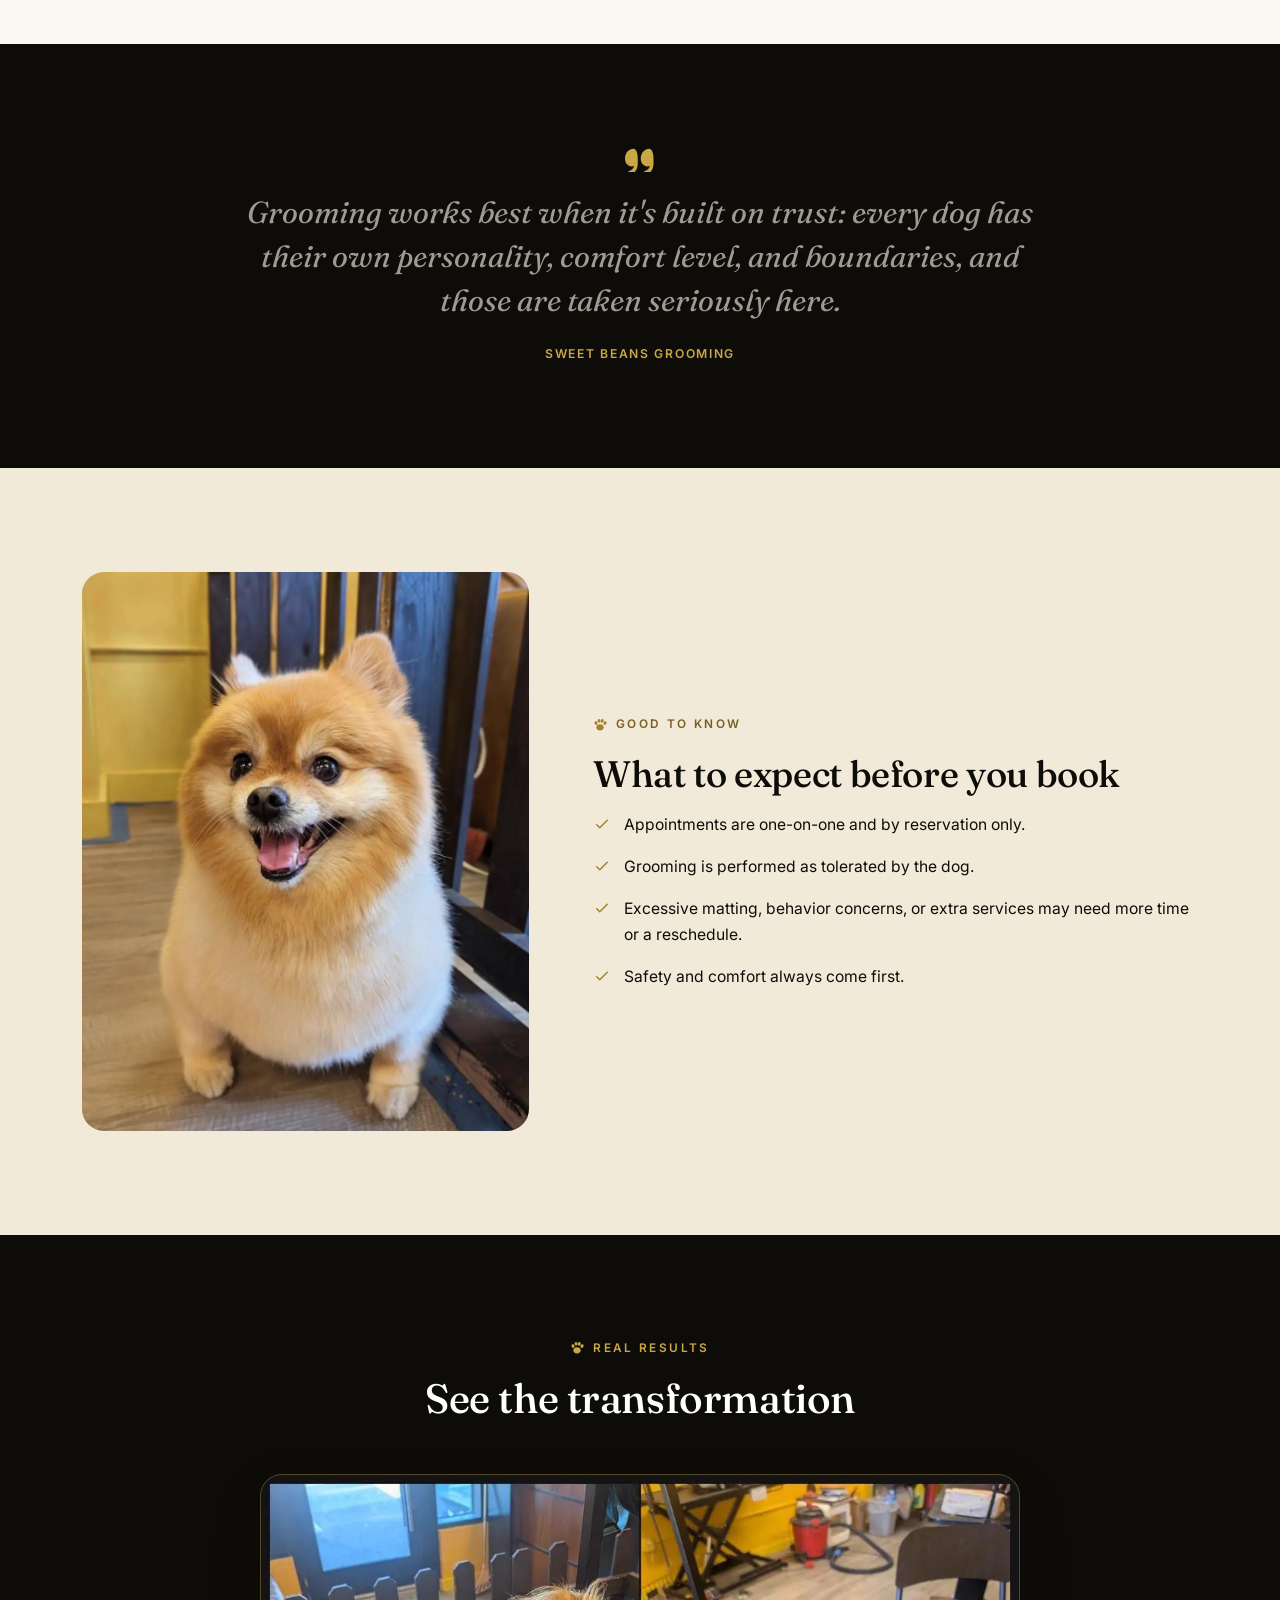
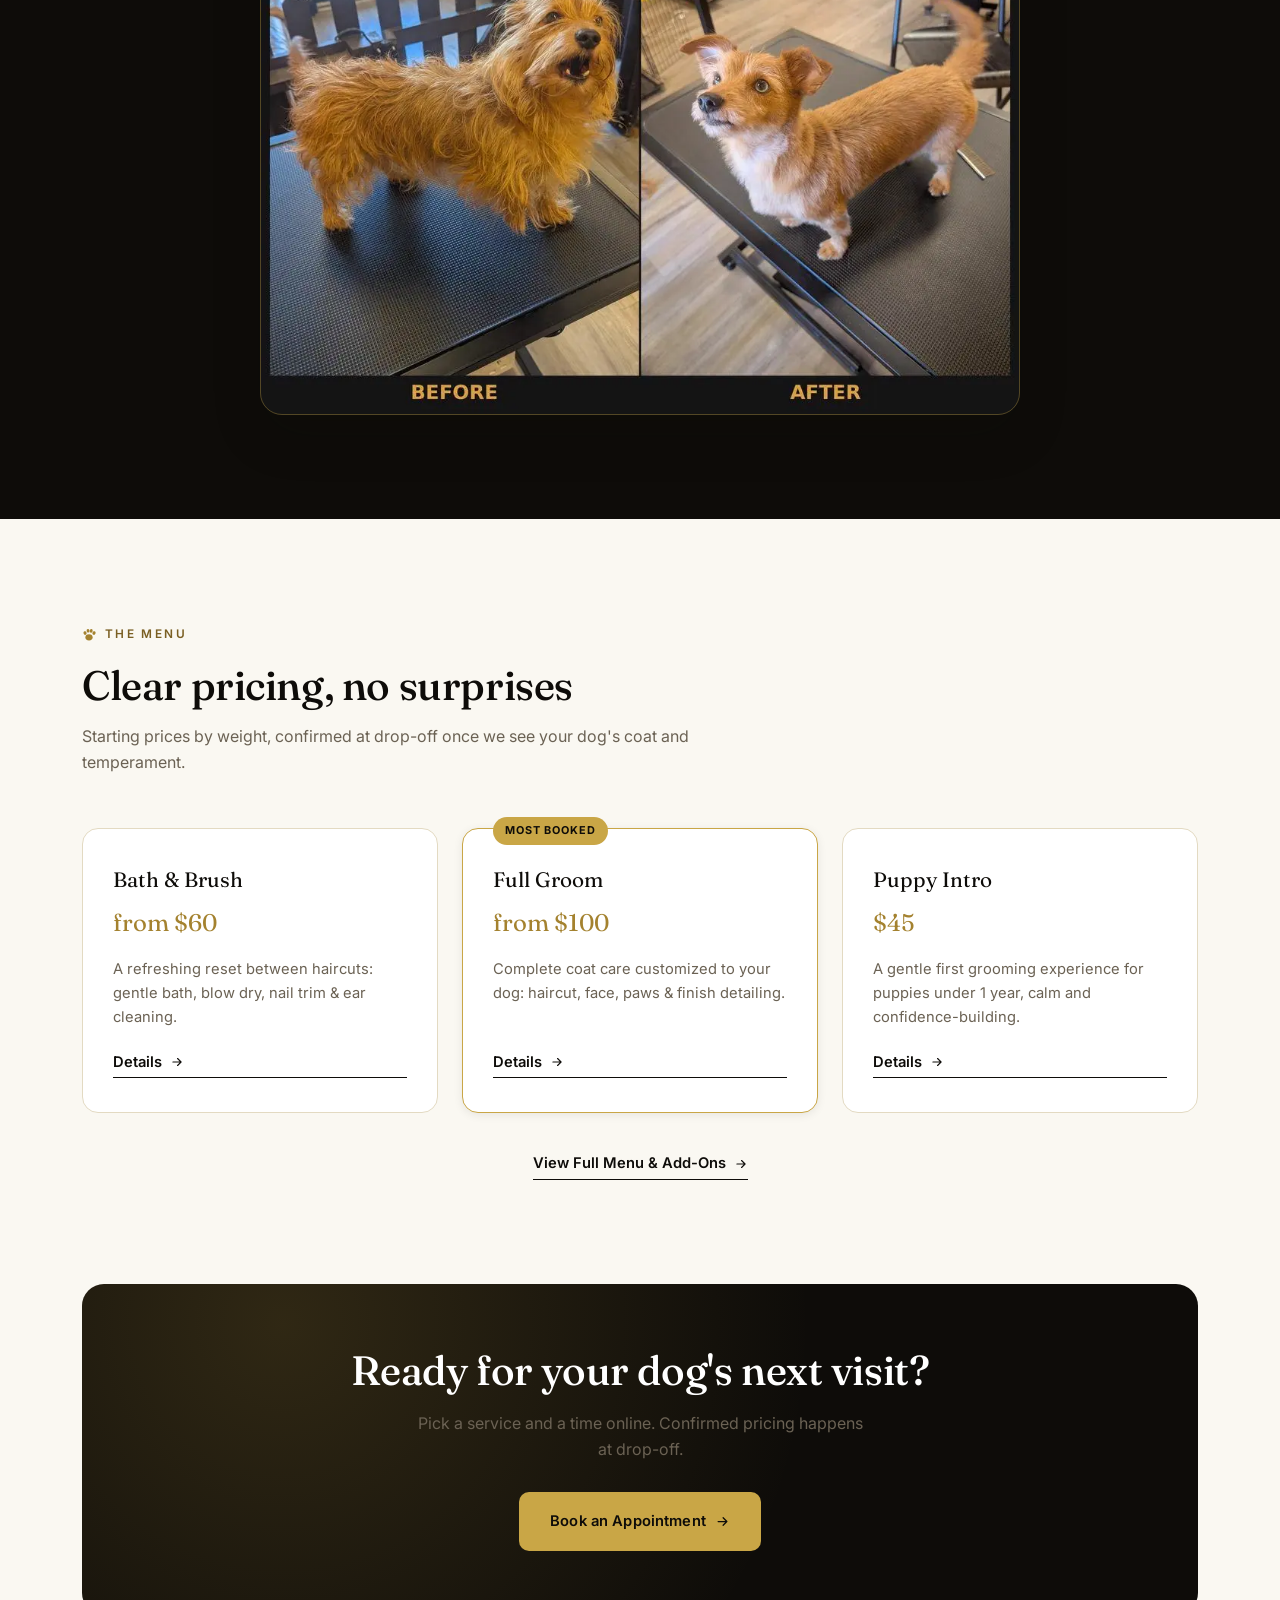
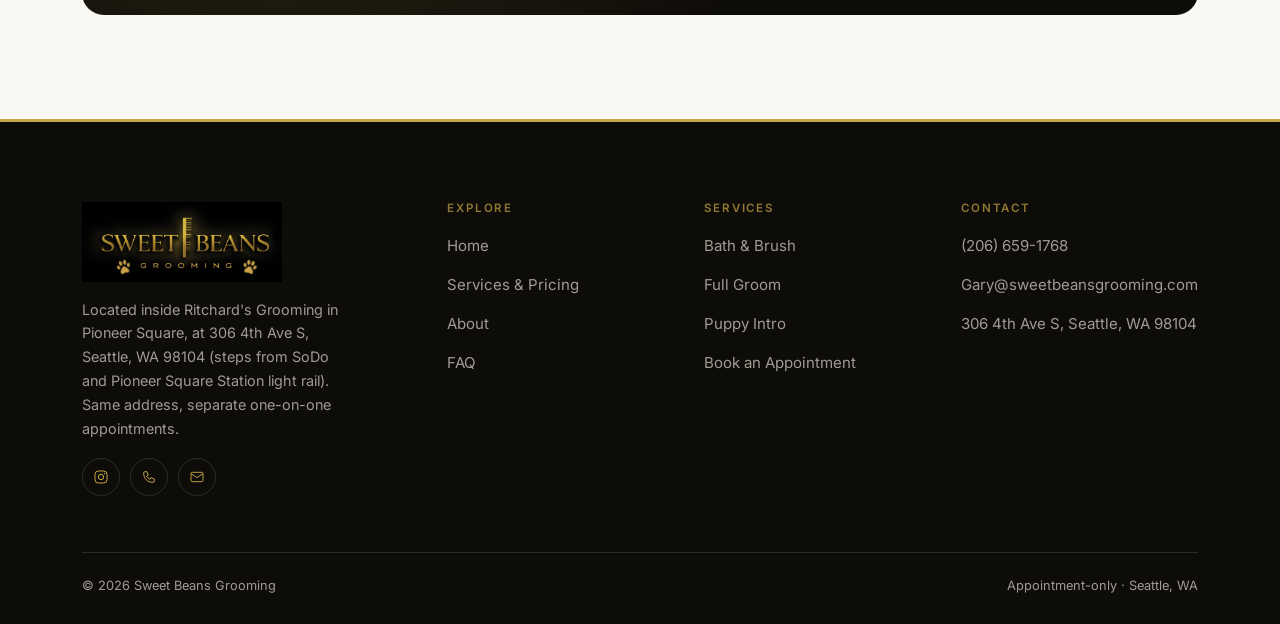
==== commit c4b5ec56: "SEO improvements: schema, meta tags, images, content, FAQ - Fix LocalBusiness schema (was invalid Pe" ====
--- a/index.html
+++ b/index.html
@@ -12,13 +12,16 @@
 
   gtag('config', 'G-MSZGER5S0D');
 </script>
-<title>Sweet Beans Grooming | Private Dog Grooming in Seattle</title>
+<title>Private Dog Groomer Seattle | Sweet Beans Grooming</title>
 <meta name="description" content="One-on-one, appointment-only dog grooming in Seattle. Calm, unrushed care for dogs who do better outside a busy salon. Book online.">
 <meta name="theme-color" content="#0E0C09">
+<meta name="geo.region" content="US-WA">
+<meta name="geo.placename" content="Seattle">
 <meta property="og:type" content="website">
-<meta property="og:title" content="Sweet Beans Grooming | Private Dog Grooming in Seattle">
+<meta property="og:locale" content="en_US">
+<meta property="og:title" content="Private Dog Groomer Seattle | Sweet Beans Grooming">
 <meta property="og:description" content="One-on-one, appointment-only dog grooming in Seattle. Calm, unrushed care for dogs who do better outside a busy salon.">
-<meta property="og:image" content="images/og-share.jpg">
+<meta property="og:image" content="https://www.sweetbeansgrooming.com/images/og-share.jpg">
 <meta property="og:image:width" content="1200">
 <meta property="og:image:height" content="630">
 <meta property="og:url" content="https://www.sweetbeansgrooming.com">
@@ -33,15 +36,21 @@
 <script type="application/ld+json">
 {
   "@context": "https://schema.org",
-  "@type": "PetGroomer",
+  "@type": "LocalBusiness",
+  "@id": "https://www.sweetbeansgrooming.com/#business",
   "name": "Sweet Beans Grooming",
+  "image": "https://www.sweetbeansgrooming.com/images/og-share.jpg",
   "telephone": "+1-206-659-1768",
   "email": "Gary@sweetbeansgrooming.com",
   "url": "https://www.sweetbeansgrooming.com",
   "address": { "@type": "PostalAddress", "streetAddress": "306 4th Ave S", "addressLocality": "Seattle", "addressRegion": "WA", "postalCode": "98104", "addressCountry": "US" },
+  "geo": { "@type": "GeoCoordinates", "latitude": 47.5998929, "longitude": -122.3288158 },
   "areaServed": { "@type": "City", "name": "Seattle" },
   "sameAs": ["https://www.instagram.com/sweetbeansgrooming/"],
   "priceRange": "$20-$140",
+  "openingHoursSpecification": [
+    { "@type": "OpeningHoursSpecification", "dayOfWeek": ["Thursday", "Friday", "Saturday", "Sunday", "Monday"], "opens": "09:00", "closes": "18:00" }
+  ],
   "makesOffer": [
     {
       "@type": "Offer",
@@ -137,8 +146,8 @@
   <div class="container hero-grid">
     <div class="hero-copy fade-up in">
       <div class="eyebrow">Private Dog Grooming &middot; Seattle, WA</div>
-      <h1>One-on-one dog grooming, <em>without the rush.</em></h1>
-      <p class="lede">Private grooming inside Ritchard's Grooming, with calm, focused handling for dogs who do better away from a busy salon floor.</p>
+      <h1>One-on-One Dog Groomer in Seattle, <em>without the rush.</em></h1>
+      <p class="lede">Private grooming inside Ritchard's Grooming in Pioneer Square, steps from SoDo and the Pioneer Square Station light rail, with calm, focused handling for dogs who do better away from a busy salon floor.</p>
       <div class="hero-actions">
         <a href="booking.html" class="btn btn-primary">Book an Appointment <svg width="15" height="15" viewBox="0 0 24 24" fill="none"><path d="M5 12h14M13 6l6 6-6 6" stroke="currentColor" stroke-width="2" stroke-linecap="round" stroke-linejoin="round"/></svg></a>
         <a href="services.html" class="link-cta">View Services &amp; Prices <svg viewBox="0 0 24 24" fill="none"><path d="M5 12h14M13 6l6 6-6 6" stroke="currentColor" stroke-width="2" stroke-linecap="round" stroke-linejoin="round"/></svg></a>
@@ -151,7 +160,7 @@
     </div>
     <div class="hero-visual fade-up in">
       <div class="hero-panel logo-fill">
-        <img src="images/logo_full_glow_trans.png" alt="Sweet Beans Grooming" class="hero-logo" width="1063" height="426">
+        <img src="images/logo_full_glow_trans.webp" alt="Sweet Beans Grooming" class="hero-logo" width="1063" height="426">
         <span class="hero-divider"></span>
         <span class="hero-kicker">Calm, Focused Grooming</span>
       </div>
@@ -232,7 +241,7 @@
   <div class="container">
     <div class="split">
       <div class="split-art fade-up">
-        <img src="images/hero-pomeranian.jpg" alt="A happy, freshly-groomed Pomeranian at Sweet Beans Grooming" width="900" height="1195" loading="lazy">
+        <img src="images/hero-pomeranian.webp" alt="A happy, freshly-groomed Pomeranian at Sweet Beans Grooming" width="900" height="1195" loading="lazy">
       </div>
       <div class="split-copy fade-up">
         <div class="eyebrow">Good to Know</div>
@@ -256,7 +265,7 @@
       <h2>See the transformation</h2>
     </div>
     <div class="results-frame fade-up">
-      <img src="images/real-results.jpg" alt="A scruffy, matted terrier before grooming next to the same dog neatly trimmed after a full groom at Sweet Beans Grooming" width="1000" height="712" loading="lazy">
+      <img src="images/real-results.webp" alt="A scruffy, matted terrier before grooming next to the same dog neatly trimmed after a full groom at Sweet Beans Grooming" width="1000" height="712" loading="lazy">
     </div>
   </div>
 </section>
@@ -316,7 +325,7 @@
         <a href="index.html" aria-label="Sweet Beans Grooming home" class="footer-brand">
           <img src="logo_full_black.jpg" alt="Sweet Beans Grooming" class="footer-logo" width="400" height="160" loading="lazy">
         </a>
-        <p>Located inside Ritchard's Grooming at 306 4th Ave S, Seattle, WA 98104. Same address, separate one-on-one appointments.</p>
+        <p>Located inside Ritchard's Grooming in Pioneer Square, at 306 4th Ave S, Seattle, WA 98104 (steps from SoDo and Pioneer Square Station light rail). Same address, separate one-on-one appointments.</p>
         <div class="footer-social">
           <a href="https://www.instagram.com/sweetbeansgrooming/" aria-label="Instagram"><svg viewBox="0 0 24 24" fill="none"><rect x="3" y="3" width="18" height="18" rx="5" stroke="currentColor" stroke-width="1.5"/><circle cx="12" cy="12" r="4" stroke="currentColor" stroke-width="1.5"/><circle cx="17.2" cy="6.8" r="1" fill="currentColor"/></svg></a>
           <a href="tel:+12066591768" aria-label="Phone"><svg viewBox="0 0 24 24" fill="none"><path d="M6 4h3l2 5-2.5 1.5a11 11 0 005 5L15 13l5 2v3a2 2 0 01-2 2C9.5 20 4 14.5 4 6a2 2 0 012-2z" stroke="currentColor" stroke-width="1.4"/></svg></a>
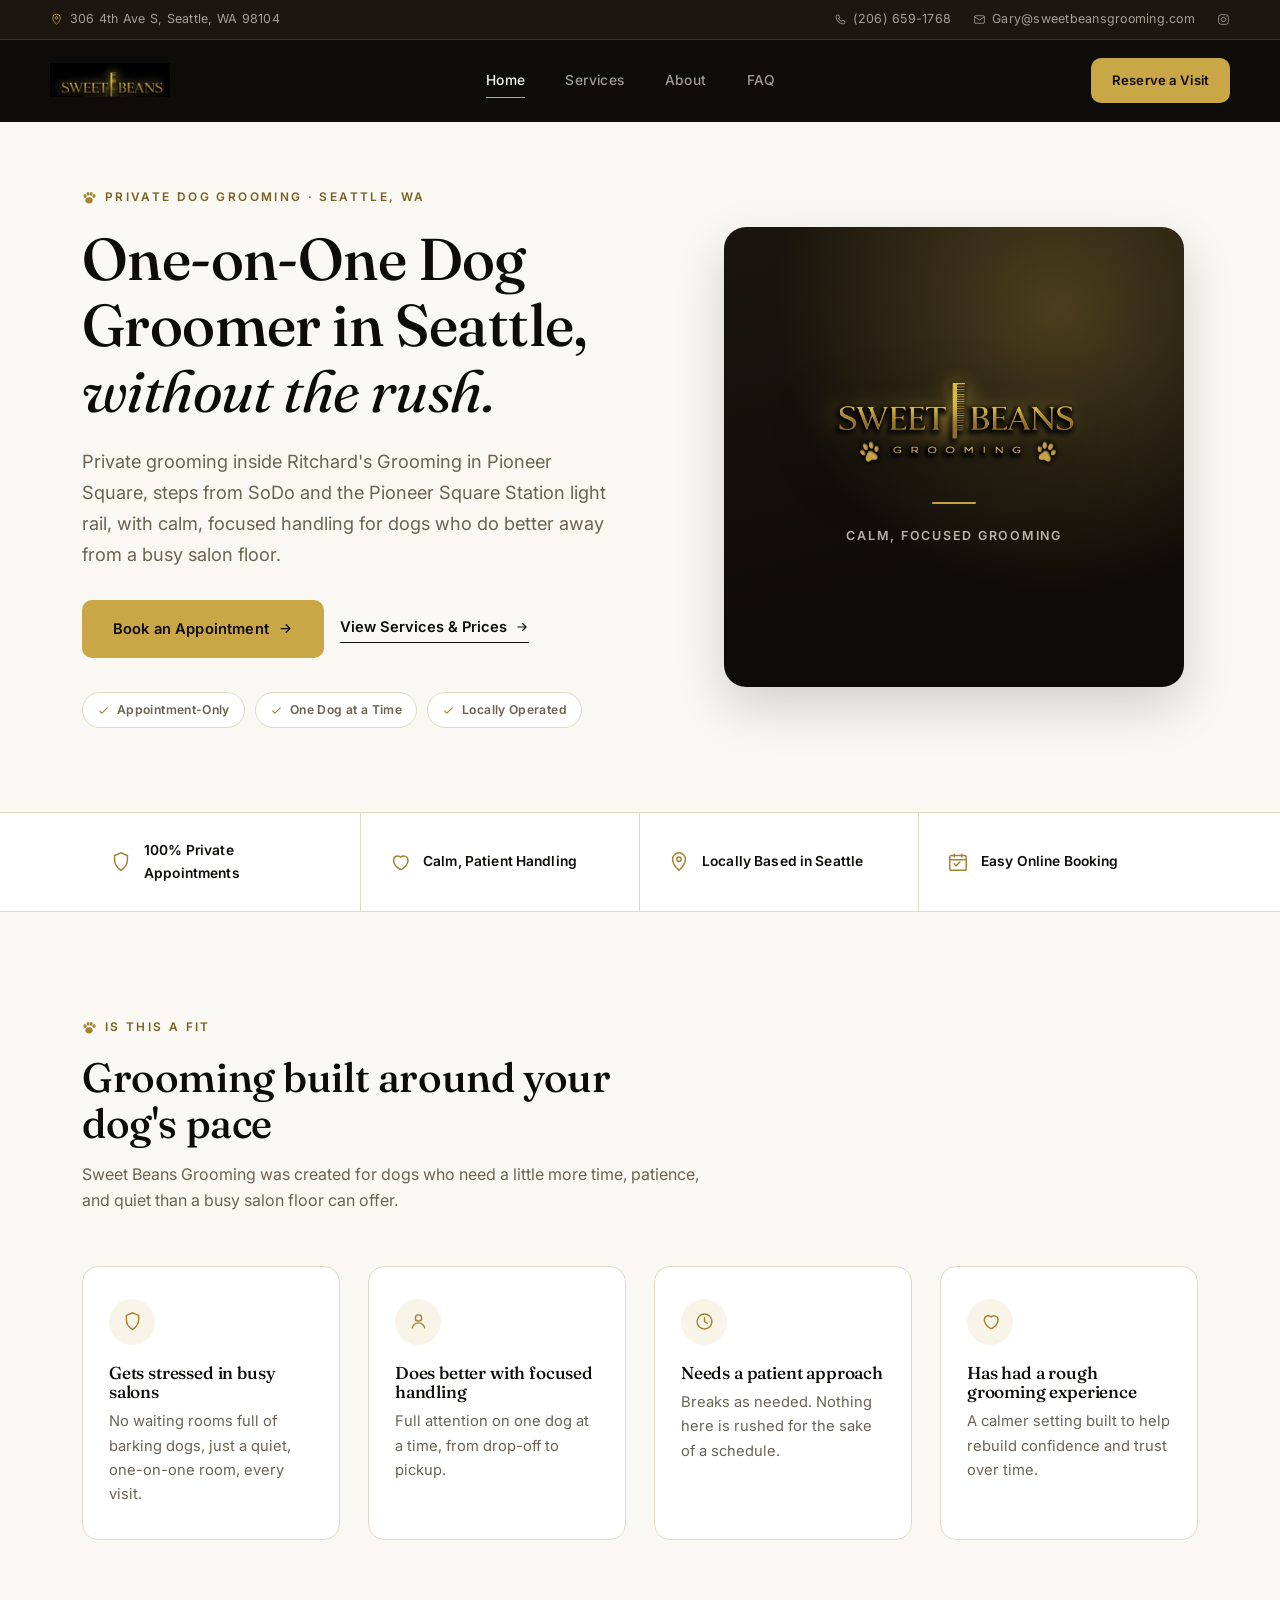
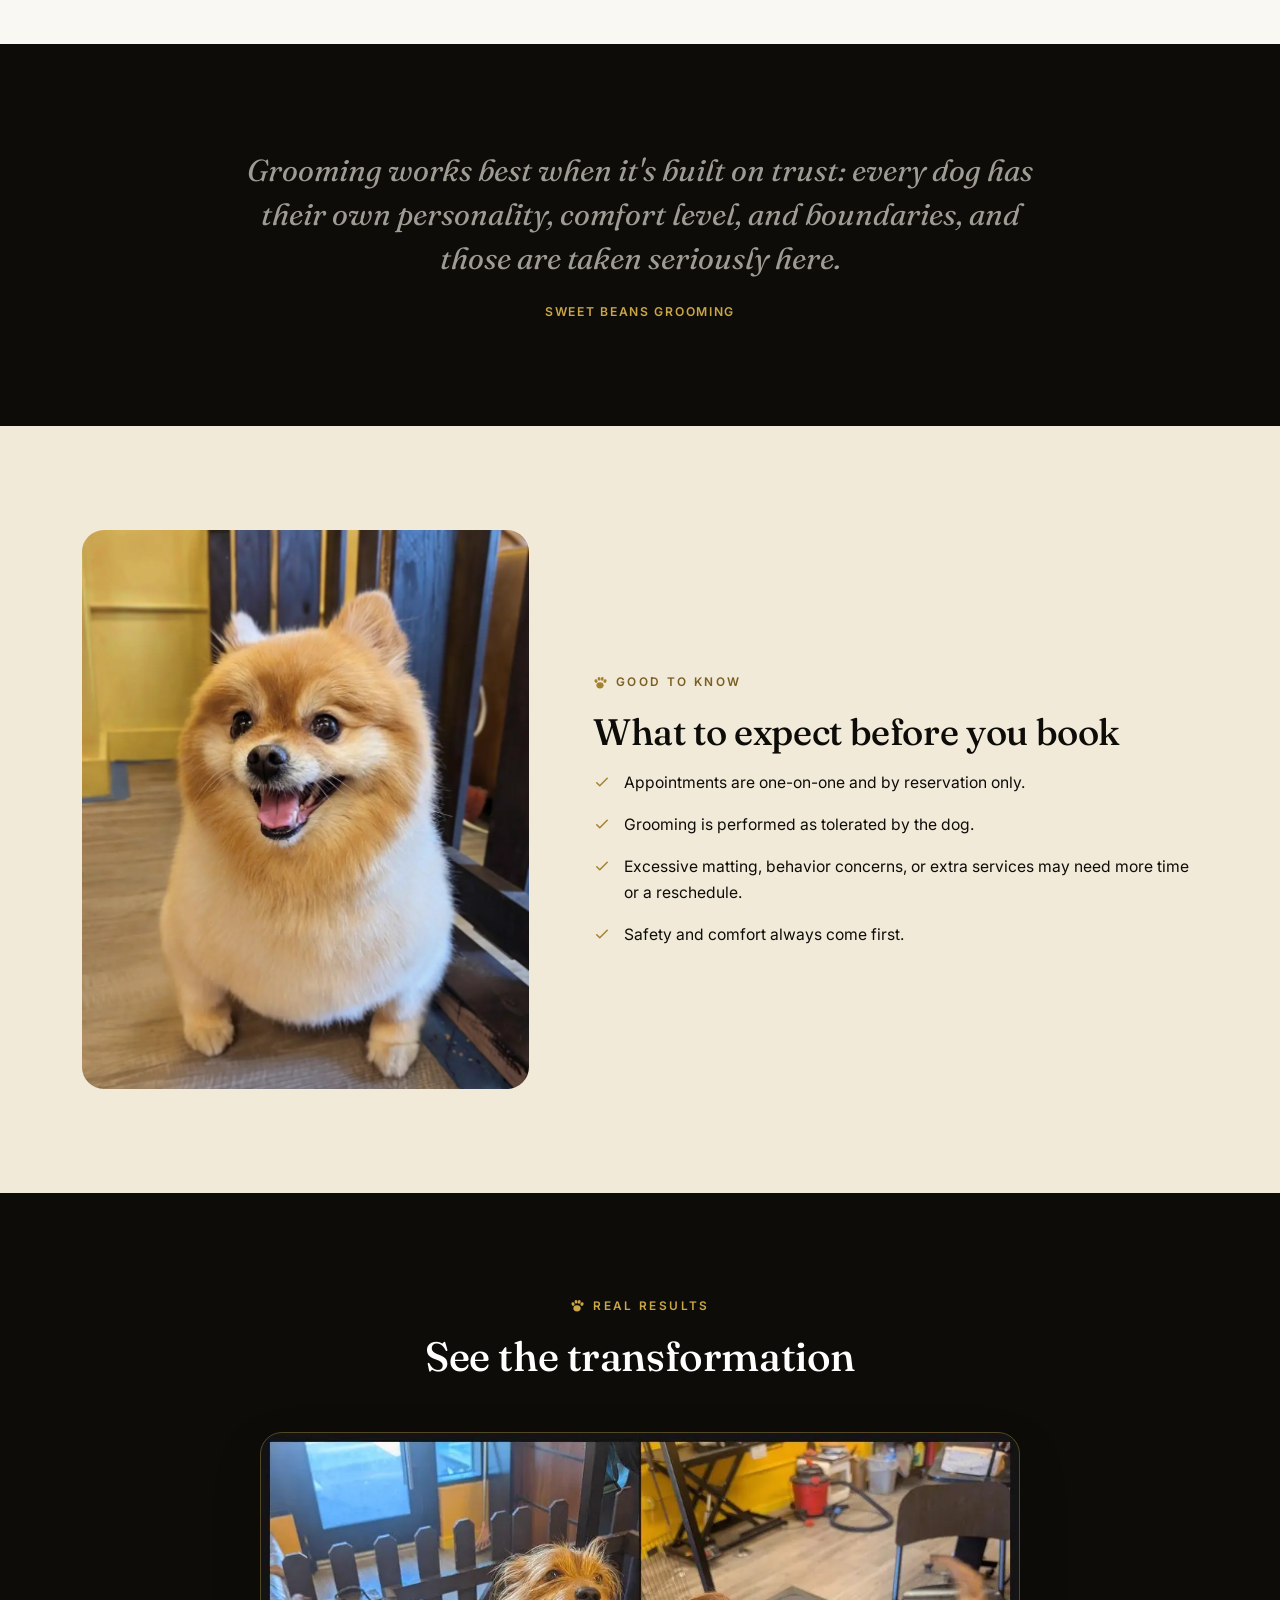
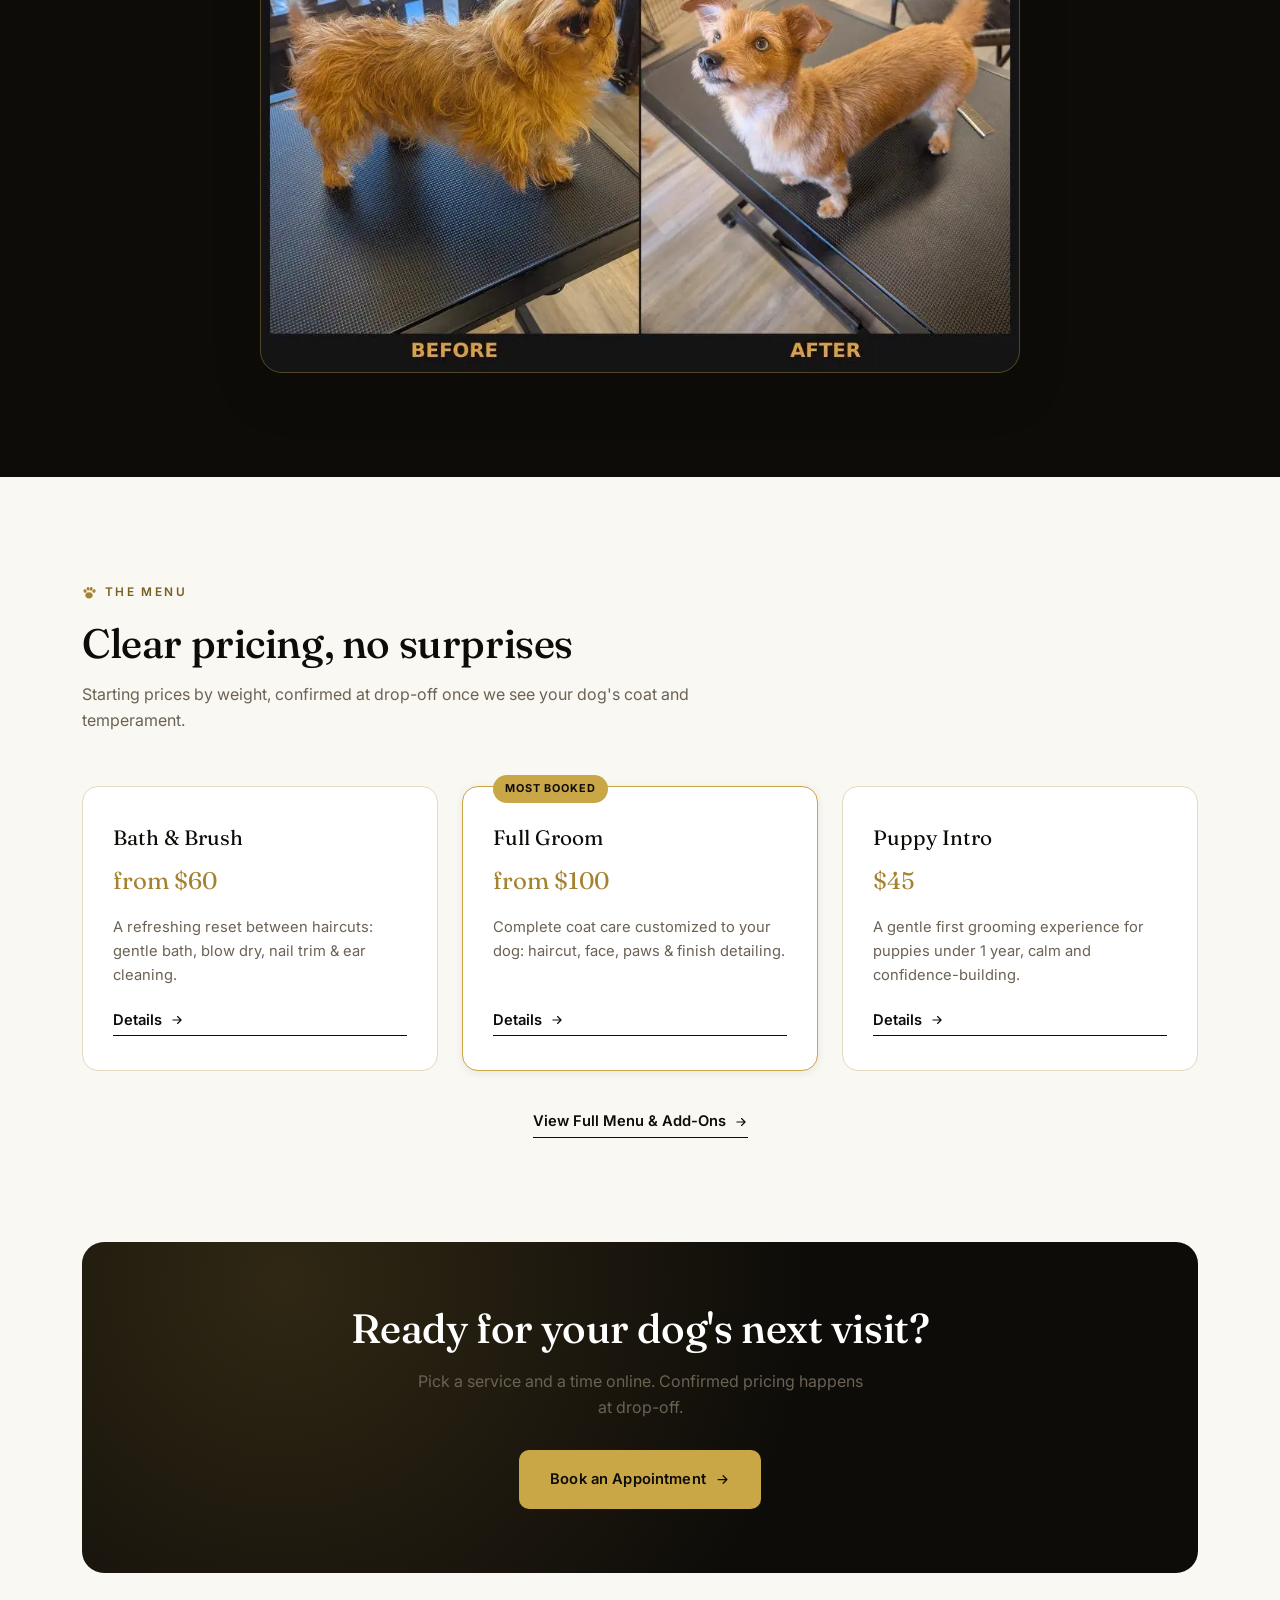
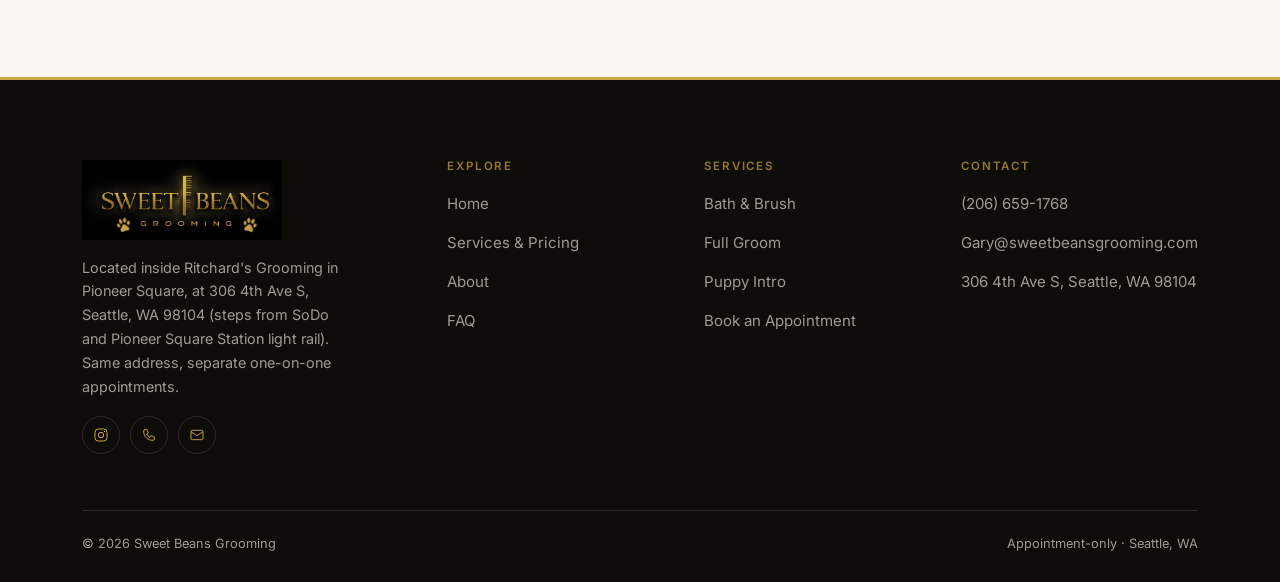
==== commit eb631a67: "Remove decorative quote marks" ====
--- a/index.html
+++ b/index.html
@@ -26,7 +26,7 @@
 <meta property="og:image:height" content="630">
 <meta property="og:url" content="https://www.sweetbeansgrooming.com">
 <meta name="twitter:card" content="summary_large_image">
-<link rel="icon" href="data:image/svg+xml,<svg xmlns=%22http://www.w3.org/2000/svg%22 viewBox=%220 0 24 24%22><rect width=%2224%22 height=%2224%22 rx=%226%22 fill=%22%230E0C09%22/><circle cx=%2212%22 cy=%2212%22 r=%227%22 fill=%22%23C9A646%22/></svg>">
+<link rel="icon" href="favicon.svg" type="image/svg+xml">
 <link rel="icon" href="favicon.ico" sizes="any">
 <link rel="apple-touch-icon" href="apple-touch-icon.png">
 <link rel="preconnect" href="https://fonts.googleapis.com">
@@ -229,7 +229,6 @@
 <section class="section section-dark">
   <div class="container">
     <div class="quote fade-up in">
-      <svg class="quote-mark" viewBox="0 0 32 24" fill="currentColor" xmlns="http://www.w3.org/2000/svg"><path d="M9.2 0C4 0 0 4.6 0 10.4c0 4.8 3 8.4 7.2 8.4 1 0 1.8-.2 2.4-.6-.4 3-2.6 5-6 5.8v4c6-1 10-5.2 10-12v-6C13.6 4 11.6 0 9.2 0zM26 0c-5.2 0-9.2 4.6-9.2 10.4 0 4.8 3 8.4 7.2 8.4 1 0 1.8-.2 2.4-.6-.4 3-2.6 5-6 5.8v4c6-1 10-5.2 10-12v-6C30.4 4 28.4 0 26 0z"/></svg>
       <p class="quote-text">Grooming works best when it's built on trust: every dog has their own personality, comfort level, and boundaries, and those are taken seriously here.</p>
       <div class="quote-attrib">Sweet Beans Grooming</div>
     </div>
--- a/styles.css
+++ b/styles.css
@@ -64,6 +64,24 @@
 }
 .skip-link:focus { left: 12px; top: 12px; }
 
+/* --- Accessibility: visible keyboard focus (matches Franky's own
+   focus-visible standard -- 2px solid gold, offset). Mouse/touch clicks
+   don't get the ring (:focus-visible skips those), only real keyboard
+   navigation does. */
+a:focus-visible,
+button:focus-visible,
+input:focus-visible,
+textarea:focus-visible,
+select:focus-visible,
+[tabindex]:focus-visible {
+  outline: 2px solid var(--gold);
+  outline-offset: 2px;
+}
+.on-dark a:focus-visible, .section-dark a:focus-visible,
+.on-dark button:focus-visible, .section-dark button:focus-visible {
+  outline-color: var(--cream);
+}
+
 /* --- Typography --- */
 h1, h2, h3, h4 {
   font-family: var(--font-display);
@@ -570,7 +588,10 @@
 }
 .service-card-head .name { display: flex; align-items: center; gap: 12px; font-family: var(--font-display); font-size: 1.5rem; margin: 0; }
 .service-card-head .badge {
-  background: var(--gold-tint); color: var(--gold-dark);
+  /* --gold-dark on --gold-tint measures ~3.3:1 -- fails the 4.5:1 text
+     minimum at this size/weight. --gold-deep is the palette's own
+     small-text/high-contrast step (~5.5:1 on this background). */
+  background: var(--gold-tint); color: var(--gold-deep);
   font-size: 0.66rem; font-weight: 700; letter-spacing: 0.08em; text-transform: uppercase;
   padding: 5px 11px; border-radius: 999px;
 }
@@ -596,6 +617,35 @@
 .size-chip .p { color: var(--ink); font-weight: 700; font-family: var(--font-display); font-size: 1.05rem; }
 .size-chip:hover { border-color: var(--gold); background: var(--cream-2); }
 
+.care-path-grid {
+  display: grid;
+  grid-template-columns: repeat(4, 1fr);
+  gap: 16px;
+  margin-bottom: 64px;
+}
+.care-path-card {
+  display: block;
+  background: var(--white);
+  border: 1px solid var(--line);
+  border-radius: var(--radius);
+  padding: 24px;
+  min-height: 210px;
+}
+.care-path-card .tag {
+  display: inline-block;
+  margin-bottom: 12px;
+  color: var(--gold-deep);
+  font-size: 0.68rem;
+  font-weight: 700;
+  letter-spacing: 0.08em;
+  text-transform: uppercase;
+}
+.care-path-card h3 { font-size: 1.08rem; margin-bottom: 10px; }
+.care-path-card p { margin: 0; font-size: 0.9rem; }
+.care-path-card:hover { border-color: var(--gold); background: var(--cream-2); }
+@media (max-width: 980px) { .care-path-grid { grid-template-columns: repeat(2, 1fr); } }
+@media (max-width: 600px) { .care-path-grid { grid-template-columns: 1fr; } }
+
 /* --- Add-ons --- */
 .addon-card {
   background: var(--cream-2);
@@ -846,22 +896,26 @@
 
 /* --- Booking page (Cal.com embed) --- */
 .booking-card {
-  background: var(--white);
-  border: 1px solid var(--line);
+  background:
+    linear-gradient(180deg, rgba(201,166,70,0.12), rgba(201,166,70,0) 34%),
+    var(--ink);
+  border: 1px solid rgba(201,166,70,0.28);
   border-radius: var(--radius-lg);
-  box-shadow: var(--shadow);
+  box-shadow: 0 22px 58px rgba(14,12,9,.24);
   overflow: hidden;
-  padding: 6px;
+  padding: 8px;
 }
 .booking-embed {
   width: 100%;
   min-height: 480px;
   overflow: hidden;
-  border-radius: calc(var(--radius-lg) - 6px);
+  border-radius: calc(var(--radius-lg) - 8px);
+  background: var(--cream);
 }
 .booking-embed iframe {
   display: block;
   width: 100%;
+  background: var(--cream);
 }
 @media (max-width: 480px) {
   .booking-embed { min-height: 620px; }
